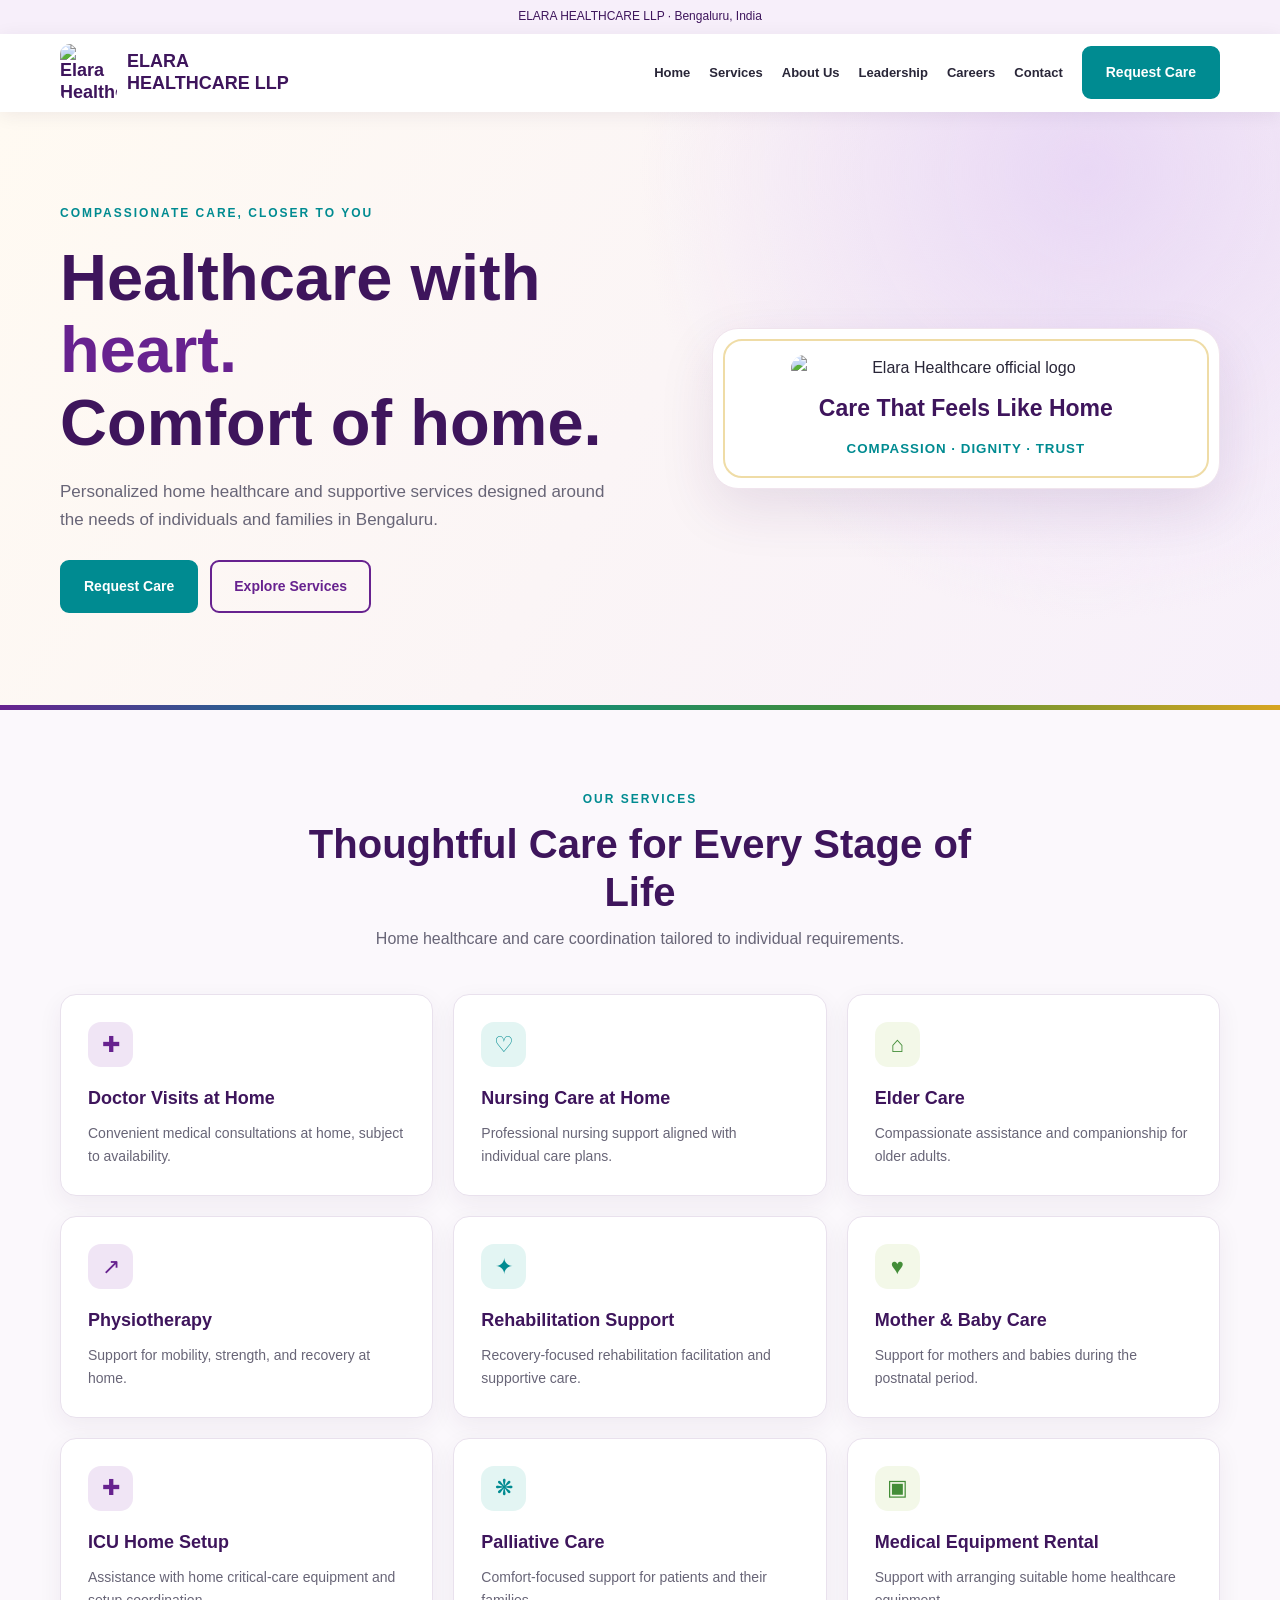
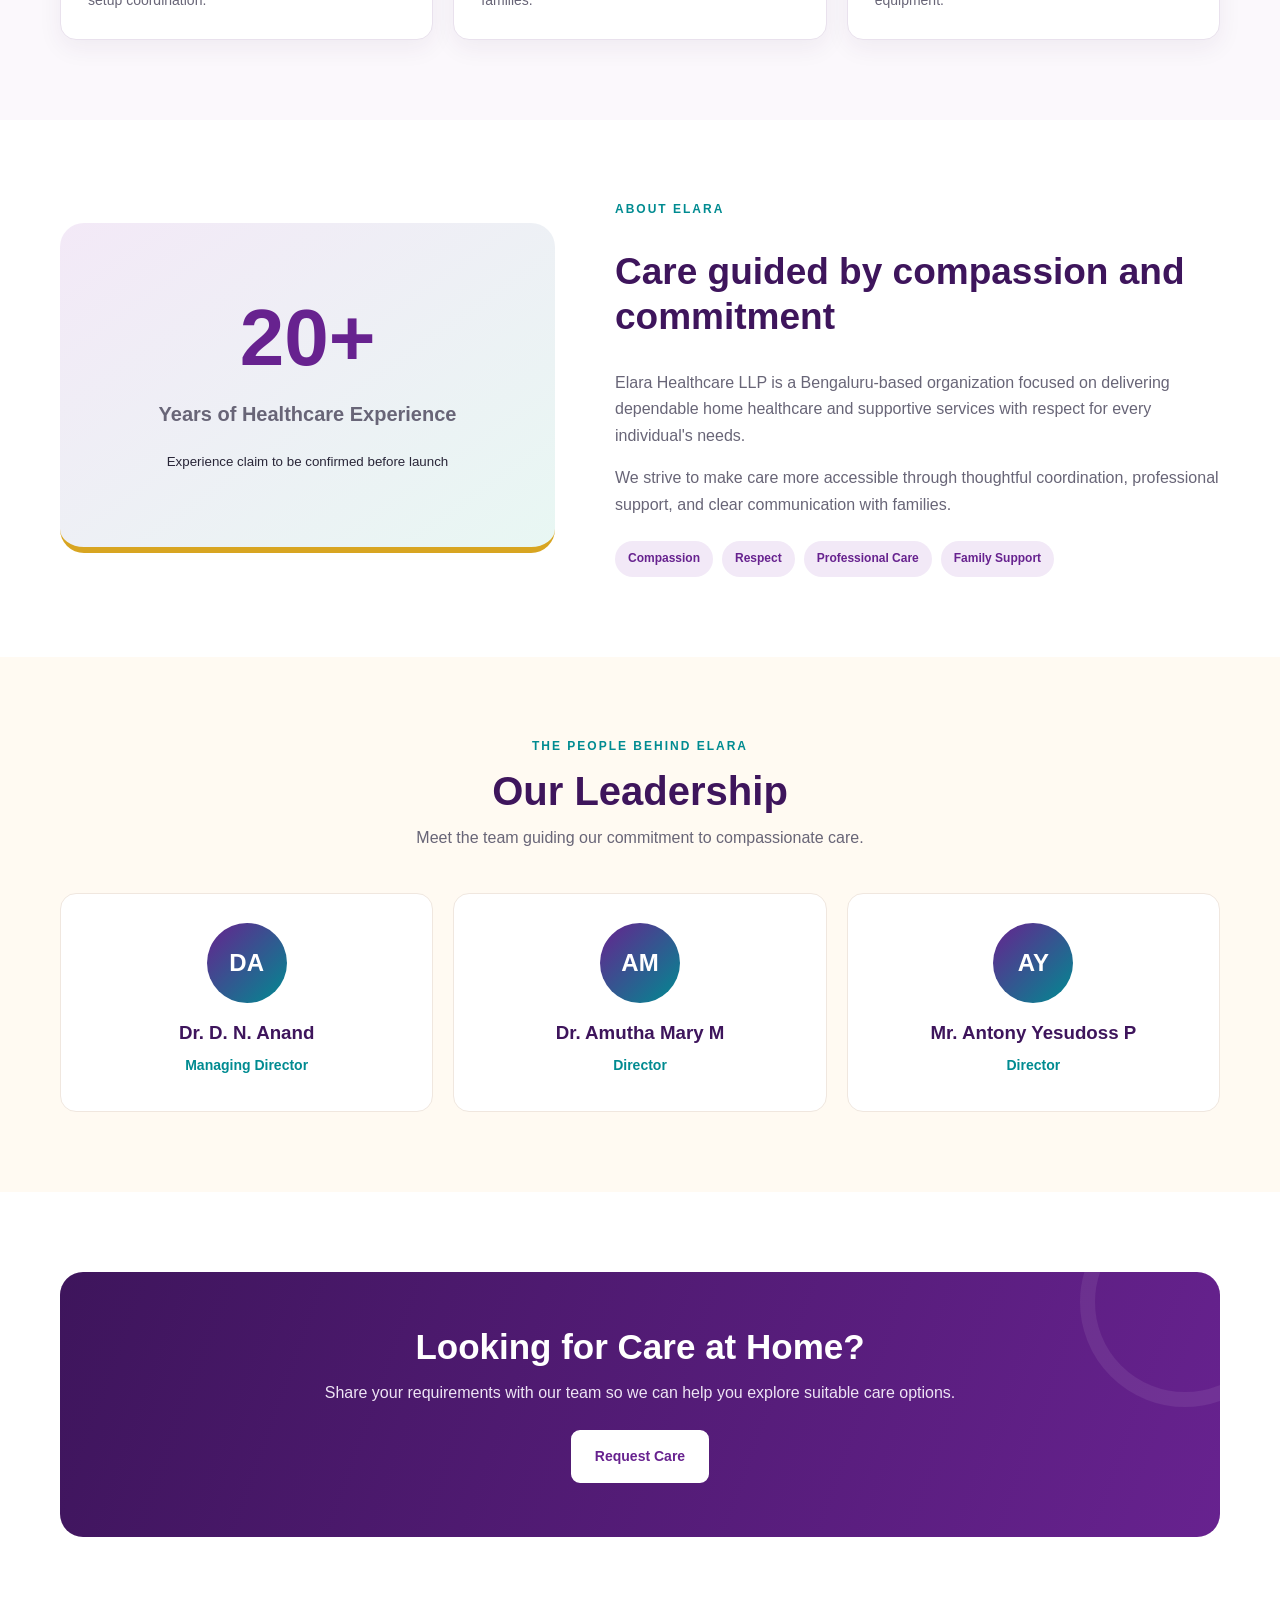
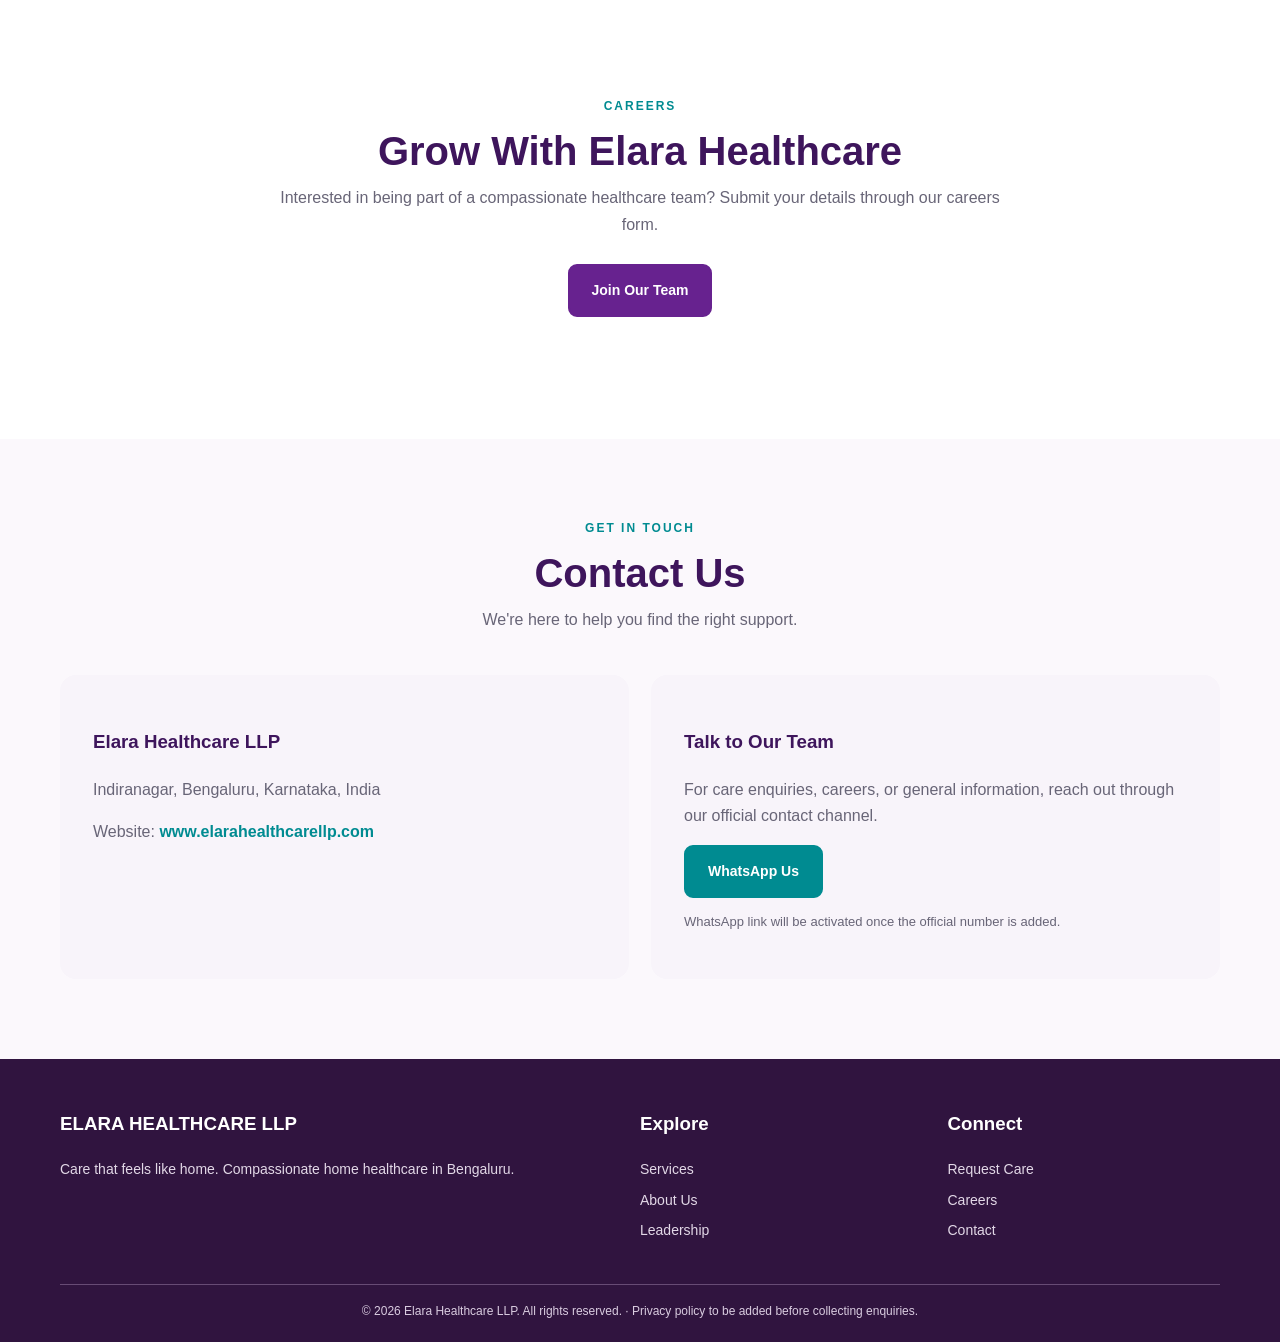
==== index.html @ 1f304273 "Add files via upload" ====
<!doctype html>
<html lang="en">
<head>
<meta charset="utf-8"><meta name="viewport" content="width=device-width,initial-scale=1">
<meta name="theme-color" content="#64218f">
<meta name="description" content="Elara Healthcare LLP offers home healthcare, nursing care, elder care, physiotherapy, rehabilitation and supportive care in Bengaluru.">
<title>Elara Healthcare LLP | Care That Feels Like Home</title>
<style>
:root{--purple:#67228f;--deep:#3e155c;--teal:#008b91;--green:#438d38;--gold:#d8a521;--cream:#fffaf2;--ink:#292638;--muted:#686577;--line:#e9e1ed}*{box-sizing:border-box}html{scroll-behavior:smooth}body{margin:0;font-family:Inter,Arial,sans-serif;color:var(--ink);line-height:1.65;background:#fff}a{text-decoration:none;color:inherit}button{font:inherit;cursor:pointer}.wrap{width:min(1160px,91%);margin:auto}section{padding:80px 0;scroll-margin-top:90px}.top{background:#f7effa;color:var(--deep);font-size:12px;text-align:center;padding:7px}.nav-shell{position:sticky;top:0;z-index:10;background:#fff;box-shadow:0 3px 18px #31113f12}.nav{display:flex;align-items:center;justify-content:space-between;min-height:78px;gap:20px}.brand{display:flex;align-items:center;gap:10px;color:var(--deep);font-size:18px;font-weight:800;line-height:1.2}.brand img{width:57px;height:57px;object-fit:contain;border-radius:10px}.navlinks{display:flex;align-items:center;gap:19px;font-size:13px;font-weight:700}.navlinks a:hover{color:var(--purple)}.menu{display:none;border:0;background:transparent;font-size:28px;color:var(--purple)}.btn{display:inline-flex;align-items:center;justify-content:center;padding:13px 22px;border-radius:9px;background:var(--purple);color:white;font-size:14px;font-weight:750;border:2px solid var(--purple);transition:.2s}.btn:hover{transform:translateY(-2px);filter:brightness(1.07)}.btn.teal{background:var(--teal);border-color:var(--teal)}.btn.light{background:white;color:var(--purple);border-color:white}.btn.outline{background:transparent;color:var(--purple)}.hero{background:radial-gradient(circle at 85% 10%,#e9d8f5 0,transparent 37%),linear-gradient(120deg,#fffaf2,#f7f0fa);padding:92px 0}.hero-grid{display:grid;grid-template-columns:1.08fr .92fr;gap:55px;align-items:center}.kicker{color:var(--teal);font-size:12px;font-weight:800;letter-spacing:2px;text-transform:uppercase}.hero h1{font-size:clamp(38px,5.2vw,65px);line-height:1.12;color:var(--deep);margin:18px 0}.hero h1 span{color:var(--purple)}.hero p{font-size:17px;color:var(--muted);max-width:550px}.actions{display:flex;flex-wrap:wrap;gap:12px;margin-top:26px}.hero-card{background:white;border:1px solid #f0e4ed;border-radius:26px;box-shadow:0 20px 55px #4a1b621c;padding:26px;text-align:center;position:relative}.hero-card:before{content:"";position:absolute;inset:10px;border:2px solid #e7ca77;border-radius:19px;pointer-events:none;opacity:.65}.hero-card img{display:block;width:min(100%,350px);margin:auto;border-radius:15px}.hero-card strong{display:block;color:var(--deep);font-size:23px;margin:8px 0}.hero-card small{color:var(--teal);letter-spacing:1px;font-weight:700}.stripe{height:5px;background:linear-gradient(90deg,var(--purple),var(--teal),var(--green),var(--gold))}.heading{text-align:center;max-width:730px;margin:0 auto 42px}.heading h2{font-size:clamp(29px,4vw,40px);color:var(--deep);line-height:1.2;margin:10px 0}.heading p{color:var(--muted);margin:0}.services{background:#fbf8fc}.grid{display:grid;grid-template-columns:repeat(3,1fr);gap:20px}.service{background:white;border:1px solid var(--line);border-radius:16px;padding:27px;box-shadow:0 8px 24px #401b5010}.service .symbol{width:45px;height:45px;border-radius:13px;background:#f0e5f5;color:var(--purple);display:grid;place-items:center;font-size:22px}.service:nth-child(3n+2) .symbol{background:#e3f5f3;color:var(--teal)}.service:nth-child(3n) .symbol{background:#f3f8e8;color:var(--green)}.service h3{color:var(--deep);font-size:18px;margin:17px 0 8px}.service p{color:var(--muted);font-size:14px;margin:0}.about-grid{display:grid;grid-template-columns:.9fr 1.1fr;gap:60px;align-items:center}.about-panel{background:linear-gradient(145deg,#f3e9f7,#e8f7f3);border-radius:24px;min-height:330px;padding:45px;display:flex;flex-direction:column;justify-content:center;text-align:center;border-bottom:6px solid var(--gold)}.about-panel strong{font-size:80px;line-height:1;color:var(--purple)}.about-panel p{font-size:20px;font-weight:700;color:var(--deep)}.about h2{font-size:37px;color:var(--deep);line-height:1.2}.about p{color:var(--muted)}.chips{display:flex;flex-wrap:wrap;gap:9px;margin-top:23px}.chips span{background:#f2e9f7;color:var(--purple);padding:8px 13px;border-radius:30px;font-size:12px;font-weight:750}.leaders{background:var(--cream)}.people{display:grid;grid-template-columns:repeat(3,1fr);gap:20px}.person{background:white;border:1px solid #f0e7df;padding:29px;text-align:center;border-radius:16px}.avatar{width:80px;height:80px;border-radius:50%;margin:0 auto 15px;background:linear-gradient(135deg,var(--purple),var(--teal));color:white;display:grid;place-items:center;font-size:24px;font-weight:800}.person h3{margin:0;color:var(--deep)}.person p{color:var(--teal);font-weight:750;font-size:14px;margin:5px 0}.callout{background:linear-gradient(110deg,var(--deep),var(--purple));border-radius:23px;color:white;text-align:center;padding:54px 25px;position:relative;overflow:hidden}.callout:after{content:"";position:absolute;width:180px;height:180px;border:15px solid #ffffff13;border-radius:50%;right:-70px;top:-75px}.callout h2{font-size:35px;line-height:1.2;margin:0 0 12px}.callout p{color:#eee4f5;max-width:670px;margin:0 auto 24px}.split{display:grid;grid-template-columns:1fr 1fr;gap:22px}.panel{background:#f8f4fa;border-radius:16px;padding:33px}.panel h3{color:var(--deep)}.panel p{color:var(--muted)}.panel a:not(.btn){color:var(--teal);font-weight:750;overflow-wrap:anywhere}.note{font-size:13px;color:var(--muted)}footer{background:#30143f;color:white;padding:50px 0 20px}.foot{display:grid;grid-template-columns:2fr 1fr 1fr;gap:35px}footer h3{margin-top:0}footer p,footer a{color:#e2d8e7;font-size:14px}footer a{display:block;margin:7px 0}footer a:hover{color:white}.bottom{border-top:1px solid #674b75;margin-top:35px;padding-top:17px;text-align:center;font-size:12px;color:#d9cce0}@media(max-width:900px){.menu{display:block}.navlinks{display:none;position:absolute;top:78px;left:0;right:0;background:white;padding:24px 5%;box-shadow:0 15px 25px #200c2c18;flex-direction:column;align-items:flex-start}.navlinks.open{display:flex}.hero-grid,.about-grid{grid-template-columns:1fr}.hero{padding:65px 0}.hero-card{max-width:520px;margin:auto}.grid,.people{grid-template-columns:repeat(2,1fr)}}@media(max-width:600px){section{padding:58px 0}.grid,.people,.split,.foot{grid-template-columns:1fr}.brand{font-size:15px}.brand img{width:47px;height:47px}.hero-card img{max-width:270px}.about-panel{min-height:260px}.callout h2{font-size:28px}}
</style>
</head>
<body>
<div class="top">ELARA HEALTHCARE LLP · Bengaluru, India</div>
<header class="nav-shell"><nav class="wrap nav"><a href="#home" class="brand"><img src="elara-logo.png" alt="Elara Healthcare logo"><span>ELARA<br>HEALTHCARE LLP</span></a><button class="menu" id="menu" aria-label="Toggle menu" aria-expanded="false">☰</button><div class="navlinks" id="links"><a href="#home">Home</a><a href="#services">Services</a><a href="#about">About Us</a><a href="#leadership">Leadership</a><a href="#careers">Careers</a><a href="#contact">Contact</a><a href="#care" class="btn teal">Request Care</a></div></nav></header>
<main>
<section class="hero" id="home"><div class="wrap hero-grid"><div><div class="kicker">Compassionate care, closer to you</div><h1>Healthcare with <span>heart.</span><br>Comfort of home.</h1><p>Personalized home healthcare and supportive services designed around the needs of individuals and families in Bengaluru.</p><div class="actions"><a class="btn teal" href="#care">Request Care</a><a class="btn outline" href="#services">Explore Services</a></div></div><div class="hero-card"><img src="elara-logo.png" alt="Elara Healthcare official logo"><strong>Care That Feels Like Home</strong><small>COMPASSION · DIGNITY · TRUST</small></div></div></section><div class="stripe"></div>
<section class="services" id="services"><div class="wrap"><div class="heading"><div class="kicker">Our services</div><h2>Thoughtful Care for Every Stage of Life</h2><p>Home healthcare and care coordination tailored to individual requirements.</p></div><div class="grid">
<article class="service"><div class="symbol">✚</div><h3>Doctor Visits at Home</h3><p>Convenient medical consultations at home, subject to availability.</p></article>
<article class="service"><div class="symbol">♡</div><h3>Nursing Care at Home</h3><p>Professional nursing support aligned with individual care plans.</p></article>
<article class="service"><div class="symbol">⌂</div><h3>Elder Care</h3><p>Compassionate assistance and companionship for older adults.</p></article>
<article class="service"><div class="symbol">↗</div><h3>Physiotherapy</h3><p>Support for mobility, strength, and recovery at home.</p></article>
<article class="service"><div class="symbol">✦</div><h3>Rehabilitation Support</h3><p>Recovery-focused rehabilitation facilitation and supportive care.</p></article>
<article class="service"><div class="symbol">♥</div><h3>Mother & Baby Care</h3><p>Support for mothers and babies during the postnatal period.</p></article>
<article class="service"><div class="symbol">✚</div><h3>ICU Home Setup</h3><p>Assistance with home critical-care equipment and setup coordination.</p></article>
<article class="service"><div class="symbol">❋</div><h3>Palliative Care</h3><p>Comfort-focused support for patients and their families.</p></article>
<article class="service"><div class="symbol">▣</div><h3>Medical Equipment Rental</h3><p>Support with arranging suitable home healthcare equipment.</p></article>
</div></div></section>
<section class="about" id="about"><div class="wrap about-grid"><div class="about-panel"><strong>20+</strong><p>Years of Healthcare Experience</p><small>Experience claim to be confirmed before launch</small></div><div><div class="kicker">About Elara</div><h2>Care guided by compassion and commitment</h2><p>Elara Healthcare LLP is a Bengaluru-based organization focused on delivering dependable home healthcare and supportive services with respect for every individual's needs.</p><p>We strive to make care more accessible through thoughtful coordination, professional support, and clear communication with families.</p><div class="chips"><span>Compassion</span><span>Respect</span><span>Professional Care</span><span>Family Support</span></div></div></div></section>
<section class="leaders" id="leadership"><div class="wrap"><div class="heading"><div class="kicker">The people behind Elara</div><h2>Our Leadership</h2><p>Meet the team guiding our commitment to compassionate care.</p></div><div class="people"><div class="person"><div class="avatar">DA</div><h3>Dr. D. N. Anand</h3><p>Managing Director</p></div><div class="person"><div class="avatar">AM</div><h3>Dr. Amutha Mary M</h3><p>Director</p></div><div class="person"><div class="avatar">AY</div><h3>Mr. Antony Yesudoss P</h3><p>Director</p></div></div></div></section>
<section id="care"><div class="wrap"><div class="callout"><h2>Looking for Care at Home?</h2><p>Share your requirements with our team so we can help you explore suitable care options.</p><a class="btn light" id="care-link" href="#contact">Request Care</a></div></div></section>
<section id="careers"><div class="wrap"><div class="heading"><div class="kicker">Careers</div><h2>Grow With Elara Healthcare</h2><p>Interested in being part of a compassionate healthcare team? Submit your details through our careers form.</p><div class="actions" style="justify-content:center"><a class="btn" id="career-link" href="#contact">Join Our Team</a></div></div></div></section>
<section id="contact" style="background:#fbf8fc"><div class="wrap"><div class="heading"><div class="kicker">Get in touch</div><h2>Contact Us</h2><p>We're here to help you find the right support.</p></div><div class="split"><div class="panel"><h3>Elara Healthcare LLP</h3><p>Indiranagar, Bengaluru, Karnataka, India</p><p>Website: <a href="https://www.elarahealthcarellp.com">www.elarahealthcarellp.com</a></p></div><div class="panel"><h3>Talk to Our Team</h3><p>For care enquiries, careers, or general information, reach out through our official contact channel.</p><a class="btn teal" id="whatsapp-link" href="#contact">WhatsApp Us</a><p class="note">WhatsApp link will be activated once the official number is added.</p></div></div></div></section>
</main>
<footer><div class="wrap"><div class="foot"><div><h3>ELARA HEALTHCARE LLP</h3><p>Care that feels like home. Compassionate home healthcare in Bengaluru.</p></div><div><h3>Explore</h3><a href="#services">Services</a><a href="#about">About Us</a><a href="#leadership">Leadership</a></div><div><h3>Connect</h3><a href="#care">Request Care</a><a href="#careers">Careers</a><a href="#contact">Contact</a></div></div><div class="bottom">© <span id="year"></span> Elara Healthcare LLP. All rights reserved. · Privacy policy to be added before collecting enquiries.</div></div></footer>
<script>
const menu=document.getElementById('menu'),links=document.getElementById('links');menu.onclick=()=>{let open=links.classList.toggle('open');menu.setAttribute('aria-expanded',String(open))};links.querySelectorAll('a').forEach(a=>a.onclick=()=>{links.classList.remove('open');menu.setAttribute('aria-expanded','false')});document.getElementById('year').textContent=new Date().getFullYear();
// Replace these empty strings with your real Google Form and business WhatsApp URLs.
const REQUEST_CARE_URL='';const CAREERS_URL='';const WHATSAPP_URL='';
function setLink(id,url){if(!url)return;const a=document.getElementById(id);a.href=url;a.target='_blank';a.rel='noopener noreferrer'}setLink('care-link',REQUEST_CARE_URL);setLink('career-link',CAREERS_URL);setLink('whatsapp-link',WHATSAPP_URL);
</script>
</body></html>
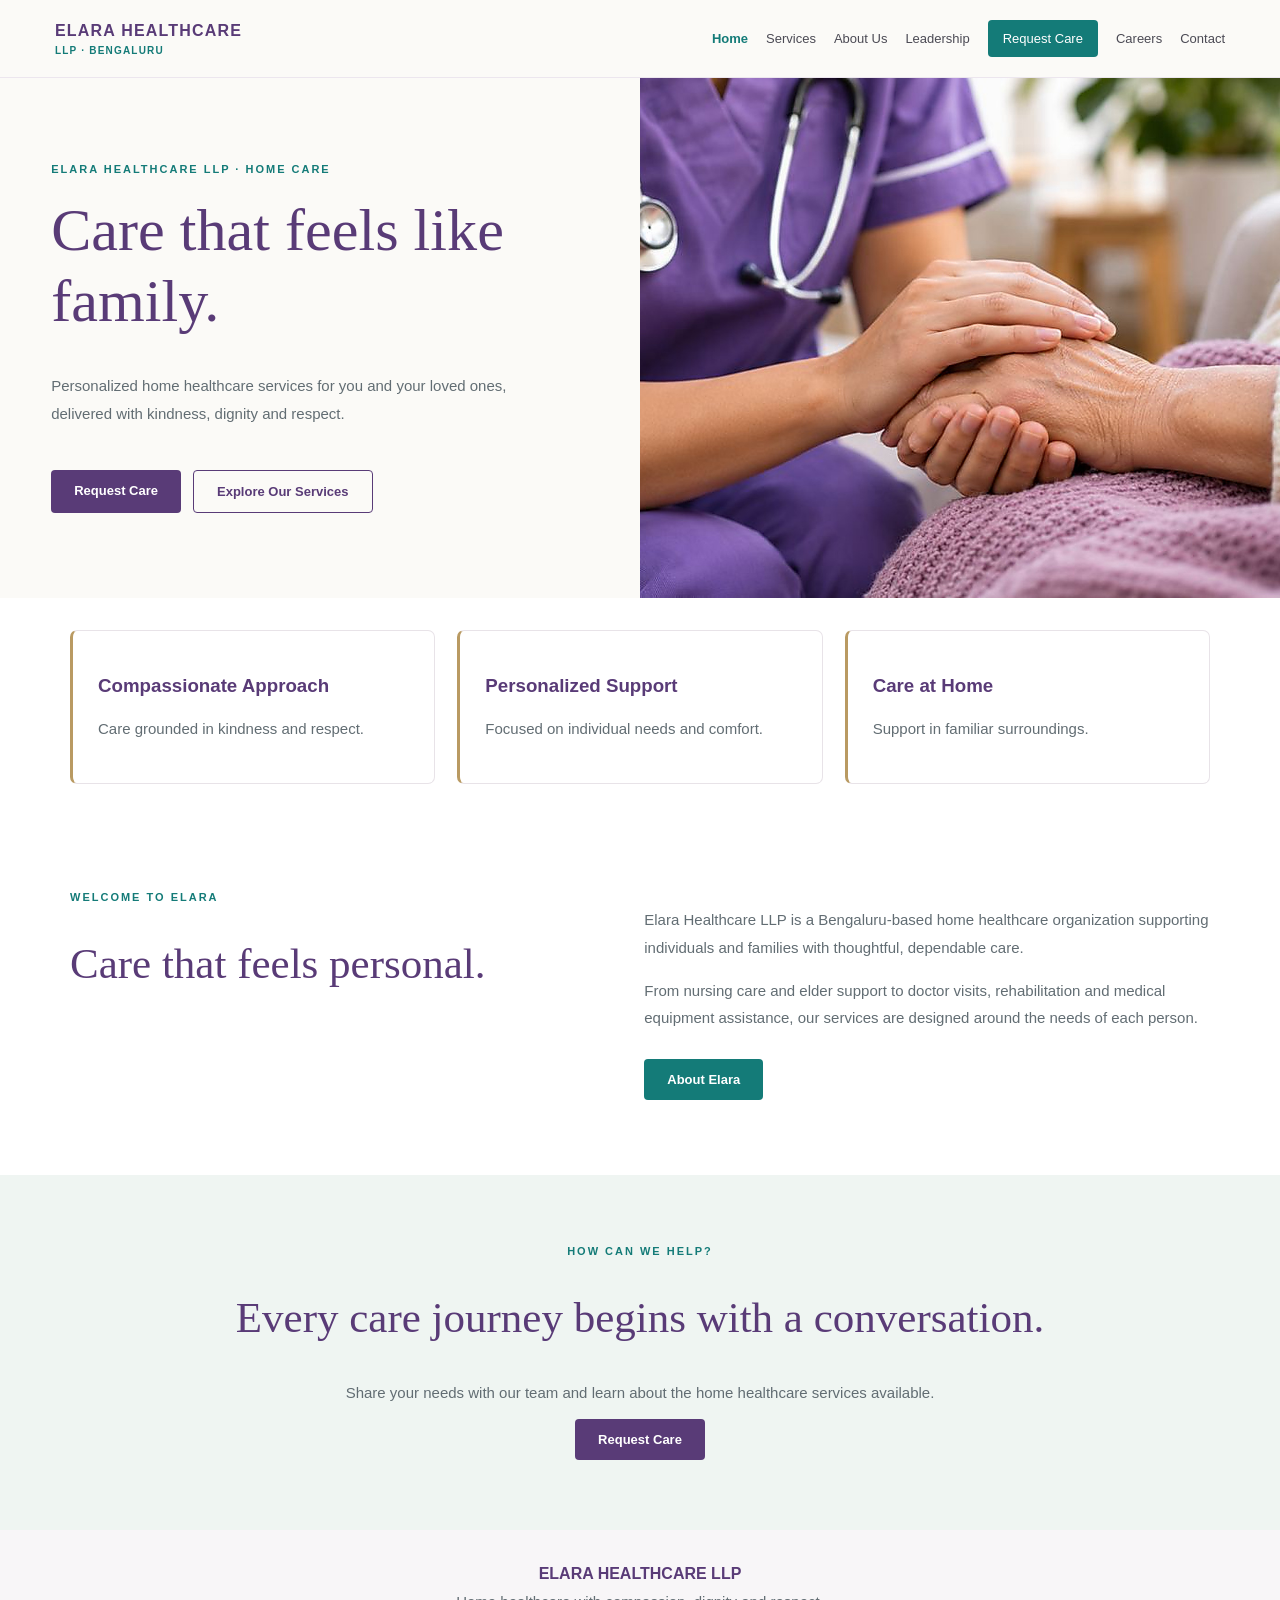
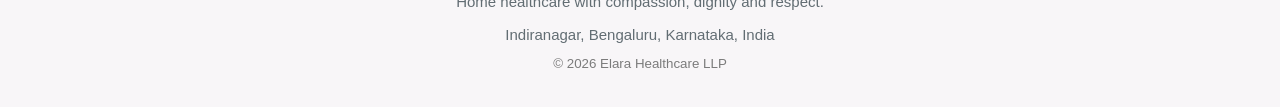
==== commit 6a88320a: "Add files via upload" ====
--- a/index.html
+++ b/index.html
@@ -1,41 +1 @@
-<!doctype html>
-<html lang="en">
-<head>
-<meta charset="utf-8"><meta name="viewport" content="width=device-width,initial-scale=1">
-<meta name="theme-color" content="#64218f">
-<meta name="description" content="Elara Healthcare LLP offers home healthcare, nursing care, elder care, physiotherapy, rehabilitation and supportive care in Bengaluru.">
-<title>Elara Healthcare LLP | Care That Feels Like Home</title>
-<style>
-:root{--purple:#67228f;--deep:#3e155c;--teal:#008b91;--green:#438d38;--gold:#d8a521;--cream:#fffaf2;--ink:#292638;--muted:#686577;--line:#e9e1ed}*{box-sizing:border-box}html{scroll-behavior:smooth}body{margin:0;font-family:Inter,Arial,sans-serif;color:var(--ink);line-height:1.65;background:#fff}a{text-decoration:none;color:inherit}button{font:inherit;cursor:pointer}.wrap{width:min(1160px,91%);margin:auto}section{padding:80px 0;scroll-margin-top:90px}.top{background:#f7effa;color:var(--deep);font-size:12px;text-align:center;padding:7px}.nav-shell{position:sticky;top:0;z-index:10;background:#fff;box-shadow:0 3px 18px #31113f12}.nav{display:flex;align-items:center;justify-content:space-between;min-height:78px;gap:20px}.brand{display:flex;align-items:center;gap:10px;color:var(--deep);font-size:18px;font-weight:800;line-height:1.2}.brand img{width:57px;height:57px;object-fit:contain;border-radius:10px}.navlinks{display:flex;align-items:center;gap:19px;font-size:13px;font-weight:700}.navlinks a:hover{color:var(--purple)}.menu{display:none;border:0;background:transparent;font-size:28px;color:var(--purple)}.btn{display:inline-flex;align-items:center;justify-content:center;padding:13px 22px;border-radius:9px;background:var(--purple);color:white;font-size:14px;font-weight:750;border:2px solid var(--purple);transition:.2s}.btn:hover{transform:translateY(-2px);filter:brightness(1.07)}.btn.teal{background:var(--teal);border-color:var(--teal)}.btn.light{background:white;color:var(--purple);border-color:white}.btn.outline{background:transparent;color:var(--purple)}.hero{background:radial-gradient(circle at 85% 10%,#e9d8f5 0,transparent 37%),linear-gradient(120deg,#fffaf2,#f7f0fa);padding:92px 0}.hero-grid{display:grid;grid-template-columns:1.08fr .92fr;gap:55px;align-items:center}.kicker{color:var(--teal);font-size:12px;font-weight:800;letter-spacing:2px;text-transform:uppercase}.hero h1{font-size:clamp(38px,5.2vw,65px);line-height:1.12;color:var(--deep);margin:18px 0}.hero h1 span{color:var(--purple)}.hero p{font-size:17px;color:var(--muted);max-width:550px}.actions{display:flex;flex-wrap:wrap;gap:12px;margin-top:26px}.hero-card{background:white;border:1px solid #f0e4ed;border-radius:26px;box-shadow:0 20px 55px #4a1b621c;padding:26px;text-align:center;position:relative}.hero-card:before{content:"";position:absolute;inset:10px;border:2px solid #e7ca77;border-radius:19px;pointer-events:none;opacity:.65}.hero-card img{display:block;width:min(100%,350px);margin:auto;border-radius:15px}.hero-card strong{display:block;color:var(--deep);font-size:23px;margin:8px 0}.hero-card small{color:var(--teal);letter-spacing:1px;font-weight:700}.stripe{height:5px;background:linear-gradient(90deg,var(--purple),var(--teal),var(--green),var(--gold))}.heading{text-align:center;max-width:730px;margin:0 auto 42px}.heading h2{font-size:clamp(29px,4vw,40px);color:var(--deep);line-height:1.2;margin:10px 0}.heading p{color:var(--muted);margin:0}.services{background:#fbf8fc}.grid{display:grid;grid-template-columns:repeat(3,1fr);gap:20px}.service{background:white;border:1px solid var(--line);border-radius:16px;padding:27px;box-shadow:0 8px 24px #401b5010}.service .symbol{width:45px;height:45px;border-radius:13px;background:#f0e5f5;color:var(--purple);display:grid;place-items:center;font-size:22px}.service:nth-child(3n+2) .symbol{background:#e3f5f3;color:var(--teal)}.service:nth-child(3n) .symbol{background:#f3f8e8;color:var(--green)}.service h3{color:var(--deep);font-size:18px;margin:17px 0 8px}.service p{color:var(--muted);font-size:14px;margin:0}.about-grid{display:grid;grid-template-columns:.9fr 1.1fr;gap:60px;align-items:center}.about-panel{background:linear-gradient(145deg,#f3e9f7,#e8f7f3);border-radius:24px;min-height:330px;padding:45px;display:flex;flex-direction:column;justify-content:center;text-align:center;border-bottom:6px solid var(--gold)}.about-panel strong{font-size:80px;line-height:1;color:var(--purple)}.about-panel p{font-size:20px;font-weight:700;color:var(--deep)}.about h2{font-size:37px;color:var(--deep);line-height:1.2}.about p{color:var(--muted)}.chips{display:flex;flex-wrap:wrap;gap:9px;margin-top:23px}.chips span{background:#f2e9f7;color:var(--purple);padding:8px 13px;border-radius:30px;font-size:12px;font-weight:750}.leaders{background:var(--cream)}.people{display:grid;grid-template-columns:repeat(3,1fr);gap:20px}.person{background:white;border:1px solid #f0e7df;padding:29px;text-align:center;border-radius:16px}.avatar{width:80px;height:80px;border-radius:50%;margin:0 auto 15px;background:linear-gradient(135deg,var(--purple),var(--teal));color:white;display:grid;place-items:center;font-size:24px;font-weight:800}.person h3{margin:0;color:var(--deep)}.person p{color:var(--teal);font-weight:750;font-size:14px;margin:5px 0}.callout{background:linear-gradient(110deg,var(--deep),var(--purple));border-radius:23px;color:white;text-align:center;padding:54px 25px;position:relative;overflow:hidden}.callout:after{content:"";position:absolute;width:180px;height:180px;border:15px solid #ffffff13;border-radius:50%;right:-70px;top:-75px}.callout h2{font-size:35px;line-height:1.2;margin:0 0 12px}.callout p{color:#eee4f5;max-width:670px;margin:0 auto 24px}.split{display:grid;grid-template-columns:1fr 1fr;gap:22px}.panel{background:#f8f4fa;border-radius:16px;padding:33px}.panel h3{color:var(--deep)}.panel p{color:var(--muted)}.panel a:not(.btn){color:var(--teal);font-weight:750;overflow-wrap:anywhere}.note{font-size:13px;color:var(--muted)}footer{background:#30143f;color:white;padding:50px 0 20px}.foot{display:grid;grid-template-columns:2fr 1fr 1fr;gap:35px}footer h3{margin-top:0}footer p,footer a{color:#e2d8e7;font-size:14px}footer a{display:block;margin:7px 0}footer a:hover{color:white}.bottom{border-top:1px solid #674b75;margin-top:35px;padding-top:17px;text-align:center;font-size:12px;color:#d9cce0}@media(max-width:900px){.menu{display:block}.navlinks{display:none;position:absolute;top:78px;left:0;right:0;background:white;padding:24px 5%;box-shadow:0 15px 25px #200c2c18;flex-direction:column;align-items:flex-start}.navlinks.open{display:flex}.hero-grid,.about-grid{grid-template-columns:1fr}.hero{padding:65px 0}.hero-card{max-width:520px;margin:auto}.grid,.people{grid-template-columns:repeat(2,1fr)}}@media(max-width:600px){section{padding:58px 0}.grid,.people,.split,.foot{grid-template-columns:1fr}.brand{font-size:15px}.brand img{width:47px;height:47px}.hero-card img{max-width:270px}.about-panel{min-height:260px}.callout h2{font-size:28px}}
-</style>
-</head>
-<body>
-<div class="top">ELARA HEALTHCARE LLP · Bengaluru, India</div>
-<header class="nav-shell"><nav class="wrap nav"><a href="#home" class="brand"><img src="elara-logo.png" alt="Elara Healthcare logo"><span>ELARA<br>HEALTHCARE LLP</span></a><button class="menu" id="menu" aria-label="Toggle menu" aria-expanded="false">☰</button><div class="navlinks" id="links"><a href="#home">Home</a><a href="#services">Services</a><a href="#about">About Us</a><a href="#leadership">Leadership</a><a href="#careers">Careers</a><a href="#contact">Contact</a><a href="#care" class="btn teal">Request Care</a></div></nav></header>
-<main>
-<section class="hero" id="home"><div class="wrap hero-grid"><div><div class="kicker">Compassionate care, closer to you</div><h1>Healthcare with <span>heart.</span><br>Comfort of home.</h1><p>Personalized home healthcare and supportive services designed around the needs of individuals and families in Bengaluru.</p><div class="actions"><a class="btn teal" href="#care">Request Care</a><a class="btn outline" href="#services">Explore Services</a></div></div><div class="hero-card"><img src="elara-logo.png" alt="Elara Healthcare official logo"><strong>Care That Feels Like Home</strong><small>COMPASSION · DIGNITY · TRUST</small></div></div></section><div class="stripe"></div>
-<section class="services" id="services"><div class="wrap"><div class="heading"><div class="kicker">Our services</div><h2>Thoughtful Care for Every Stage of Life</h2><p>Home healthcare and care coordination tailored to individual requirements.</p></div><div class="grid">
-<article class="service"><div class="symbol">✚</div><h3>Doctor Visits at Home</h3><p>Convenient medical consultations at home, subject to availability.</p></article>
-<article class="service"><div class="symbol">♡</div><h3>Nursing Care at Home</h3><p>Professional nursing support aligned with individual care plans.</p></article>
-<article class="service"><div class="symbol">⌂</div><h3>Elder Care</h3><p>Compassionate assistance and companionship for older adults.</p></article>
-<article class="service"><div class="symbol">↗</div><h3>Physiotherapy</h3><p>Support for mobility, strength, and recovery at home.</p></article>
-<article class="service"><div class="symbol">✦</div><h3>Rehabilitation Support</h3><p>Recovery-focused rehabilitation facilitation and supportive care.</p></article>
-<article class="service"><div class="symbol">♥</div><h3>Mother & Baby Care</h3><p>Support for mothers and babies during the postnatal period.</p></article>
-<article class="service"><div class="symbol">✚</div><h3>ICU Home Setup</h3><p>Assistance with home critical-care equipment and setup coordination.</p></article>
-<article class="service"><div class="symbol">❋</div><h3>Palliative Care</h3><p>Comfort-focused support for patients and their families.</p></article>
-<article class="service"><div class="symbol">▣</div><h3>Medical Equipment Rental</h3><p>Support with arranging suitable home healthcare equipment.</p></article>
-</div></div></section>
-<section class="about" id="about"><div class="wrap about-grid"><div class="about-panel"><strong>20+</strong><p>Years of Healthcare Experience</p><small>Experience claim to be confirmed before launch</small></div><div><div class="kicker">About Elara</div><h2>Care guided by compassion and commitment</h2><p>Elara Healthcare LLP is a Bengaluru-based organization focused on delivering dependable home healthcare and supportive services with respect for every individual's needs.</p><p>We strive to make care more accessible through thoughtful coordination, professional support, and clear communication with families.</p><div class="chips"><span>Compassion</span><span>Respect</span><span>Professional Care</span><span>Family Support</span></div></div></div></section>
-<section class="leaders" id="leadership"><div class="wrap"><div class="heading"><div class="kicker">The people behind Elara</div><h2>Our Leadership</h2><p>Meet the team guiding our commitment to compassionate care.</p></div><div class="people"><div class="person"><div class="avatar">DA</div><h3>Dr. D. N. Anand</h3><p>Managing Director</p></div><div class="person"><div class="avatar">AM</div><h3>Dr. Amutha Mary M</h3><p>Director</p></div><div class="person"><div class="avatar">AY</div><h3>Mr. Antony Yesudoss P</h3><p>Director</p></div></div></div></section>
-<section id="care"><div class="wrap"><div class="callout"><h2>Looking for Care at Home?</h2><p>Share your requirements with our team so we can help you explore suitable care options.</p><a class="btn light" id="care-link" href="#contact">Request Care</a></div></div></section>
-<section id="careers"><div class="wrap"><div class="heading"><div class="kicker">Careers</div><h2>Grow With Elara Healthcare</h2><p>Interested in being part of a compassionate healthcare team? Submit your details through our careers form.</p><div class="actions" style="justify-content:center"><a class="btn" id="career-link" href="#contact">Join Our Team</a></div></div></div></section>
-<section id="contact" style="background:#fbf8fc"><div class="wrap"><div class="heading"><div class="kicker">Get in touch</div><h2>Contact Us</h2><p>We're here to help you find the right support.</p></div><div class="split"><div class="panel"><h3>Elara Healthcare LLP</h3><p>Indiranagar, Bengaluru, Karnataka, India</p><p>Website: <a href="https://www.elarahealthcarellp.com">www.elarahealthcarellp.com</a></p></div><div class="panel"><h3>Talk to Our Team</h3><p>For care enquiries, careers, or general information, reach out through our official contact channel.</p><a class="btn teal" id="whatsapp-link" href="#contact">WhatsApp Us</a><p class="note">WhatsApp link will be activated once the official number is added.</p></div></div></div></section>
-</main>
-<footer><div class="wrap"><div class="foot"><div><h3>ELARA HEALTHCARE LLP</h3><p>Care that feels like home. Compassionate home healthcare in Bengaluru.</p></div><div><h3>Explore</h3><a href="#services">Services</a><a href="#about">About Us</a><a href="#leadership">Leadership</a></div><div><h3>Connect</h3><a href="#care">Request Care</a><a href="#careers">Careers</a><a href="#contact">Contact</a></div></div><div class="bottom">© <span id="year"></span> Elara Healthcare LLP. All rights reserved. · Privacy policy to be added before collecting enquiries.</div></div></footer>
-<script>
-const menu=document.getElementById('menu'),links=document.getElementById('links');menu.onclick=()=>{let open=links.classList.toggle('open');menu.setAttribute('aria-expanded',String(open))};links.querySelectorAll('a').forEach(a=>a.onclick=()=>{links.classList.remove('open');menu.setAttribute('aria-expanded','false')});document.getElementById('year').textContent=new Date().getFullYear();
-// Replace these empty strings with your real Google Form and business WhatsApp URLs.
-const REQUEST_CARE_URL='';const CAREERS_URL='';const WHATSAPP_URL='';
-function setLink(id,url){if(!url)return;const a=document.getElementById(id);a.href=url;a.target='_blank';a.rel='noopener noreferrer'}setLink('care-link',REQUEST_CARE_URL);setLink('career-link',CAREERS_URL);setLink('whatsapp-link',WHATSAPP_URL);
-</script>
-</body></html>
+<!doctype html><html lang="en"><head><meta charset="utf-8"><meta name="viewport" content="width=device-width,initial-scale=1"><title>Home | Elara Healthcare LLP</title><meta name="description" content="Elara Healthcare LLP offers compassionate home healthcare services in Bengaluru."><link rel="stylesheet" href="style.css"></head><body><header><nav class="nav"><a class="brand" href="index.html">ELARA HEALTHCARE<small>LLP · BENGALURU</small></a><div class="links"><a class="active " href="index.html">Home</a><a class="" href="services.html">Services</a><a class="" href="about.html">About Us</a><a class="" href="leadership.html">Leadership</a><a class="action" href="request-care.html">Request Care</a><a class="" href="careers.html">Careers</a><a class="" href="contact.html">Contact</a></div></nav></header><main><section class="hero"><div class="hero-copy"><div class="eyebrow">ELARA HEALTHCARE LLP · HOME CARE</div><h1>Care that feels like family.</h1><p>Personalized home healthcare services for you and your loved ones, delivered with kindness, dignity and respect.</p><div class="buttons"><a class="button" href="request-care.html">Request Care</a><a class="button outline" href="services.html">Explore Our Services</a></div></div><div class="hero-image"><img src="nurse.jpg" alt="Nurse gently holding an elderly patient's hand in a home setting"></div></section><section class="values"><div class="wrap grid"><div class="tile"><h3>Compassionate Approach</h3><p>Care grounded in kindness and respect.</p></div><div class="tile"><h3>Personalized Support</h3><p>Focused on individual needs and comfort.</p></div><div class="tile"><h3>Care at Home</h3><p>Support in familiar surroundings.</p></div></div></section><section class="section"><div class="wrap split"><div><div class="eyebrow">WELCOME TO ELARA</div><h2>Care that feels personal.</h2></div><div><p>Elara Healthcare LLP is a Bengaluru-based home healthcare organization supporting individuals and families with thoughtful, dependable care.</p><p>From nursing care and elder support to doctor visits, rehabilitation and medical equipment assistance, our services are designed around the needs of each person.</p><a class="button alt" href="about.html">About Elara</a></div></div></section><section class="cta"><div class="eyebrow">HOW CAN WE HELP?</div><h2>Every care journey begins with a conversation.</h2><p>Share your needs with our team and learn about the home healthcare services available.</p><a class="button" href="request-care.html">Request Care</a></section></main><footer><div class="wrap"><strong>ELARA HEALTHCARE LLP</strong><p>Home healthcare with compassion, dignity and respect.</p><p>Indiranagar, Bengaluru, Karnataka, India</p><small>© 2026 Elara Healthcare LLP</small></div></footer></body></html>
--- a/style.css
+++ b/style.css
@@ -0,0 +1 @@
+*{box-sizing:border-box}html{scroll-behavior:smooth}body{margin:0;font-family:Arial,Helvetica,sans-serif;color:#303640;background:#fff}a{text-decoration:none}header{background:#fbfaf7;border-bottom:1px solid #ece6ee}.nav{max-width:1220px;margin:auto;display:flex;align-items:center;justify-content:space-between;gap:24px;padding:20px 25px}.brand{color:#593b77;font-weight:800;letter-spacing:1.2px;font-size:16px}.brand small{display:block;font-size:10px;color:#147b78;margin-top:5px}.links{display:flex;flex-wrap:wrap;gap:18px;align-items:center}.links a{font-size:13px;color:#4b4a54}.links a.active{color:#147b78;font-weight:bold}.links a.action{background:#147b78;color:white;padding:11px 15px;border-radius:4px}.wrap{max-width:1140px;margin:auto}.hero{background:#fbfaf7;display:grid;grid-template-columns:1fr 1fr;min-height:520px}.hero-copy{padding:70px max(28px,8%);display:flex;flex-direction:column;justify-content:center}.eyebrow{font-size:11px;font-weight:800;letter-spacing:2px;color:#147b78;text-transform:uppercase}h1,h2{font-family:Georgia,serif;font-weight:400;line-height:1.18;color:#593b77}h1{font-size:clamp(40px,4.7vw,64px);margin:20px 0}h2{font-size:clamp(30px,3.4vw,43px)}h3{color:#593b77}p{line-height:1.85;color:#626d73;font-size:15px}.hero-copy p{max-width:470px}.hero-image{min-height:420px}.hero-image img{width:100%;height:100%;min-height:420px;display:block;object-fit:cover}.buttons{display:flex;gap:12px;flex-wrap:wrap;margin-top:15px}.button{display:inline-block;background:#593b77;color:#fff;padding:13px 23px;border-radius:4px;font-size:13px;font-weight:700;margin-top:12px}.button.outline{background:transparent;border:1px solid #593b77;color:#593b77}.button.alt{background:#147b78}.values{padding:32px 24px}.grid{display:grid;grid-template-columns:repeat(3,1fr);gap:22px}.tile{border:1px solid #e8e3e8;background:white;padding:25px;border-radius:7px}.values .tile{border-left:3px solid #b99a62}.section{padding:75px 26px}.split{display:grid;grid-template-columns:1fr 1.1fr;gap:60px}.cta{background:#eff5f2;text-align:center;padding:70px 25px}.cta p{max-width:640px;margin:auto}.page-head{background:#fbfaf7;padding:65px 25px}.page-head h1{font-size:48px}.page-head p{max-width:730px}footer{background:#f8f6f8;padding:35px 25px;text-align:center;color:#593b77}footer p{margin:5px}footer small{color:#7b7b7b}@media(max-width:850px){.nav{flex-direction:column;align-items:flex-start}.links{gap:13px}.hero,.split{grid-template-columns:1fr}.hero-copy{padding:55px 26px}.hero-image,.hero-image img{min-height:290px}.grid{grid-template-columns:1fr}.section{padding:50px 25px}}
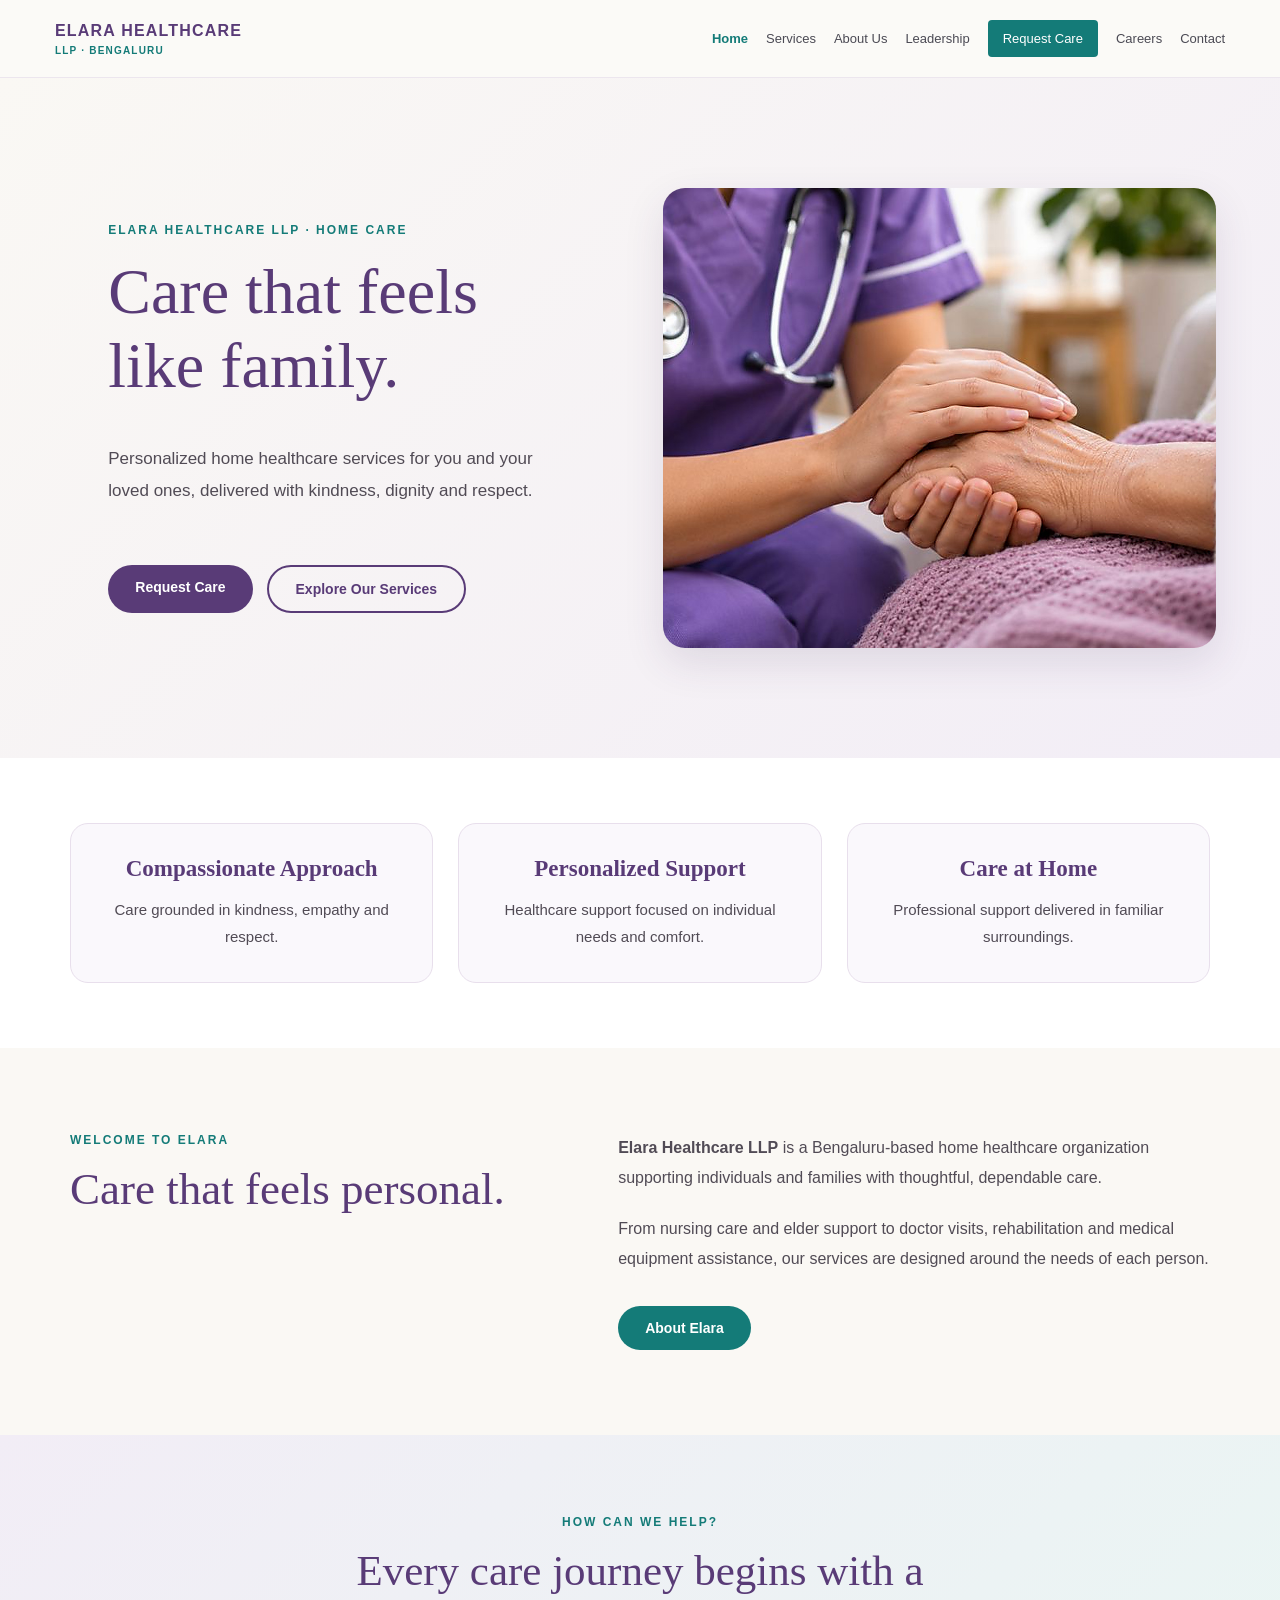
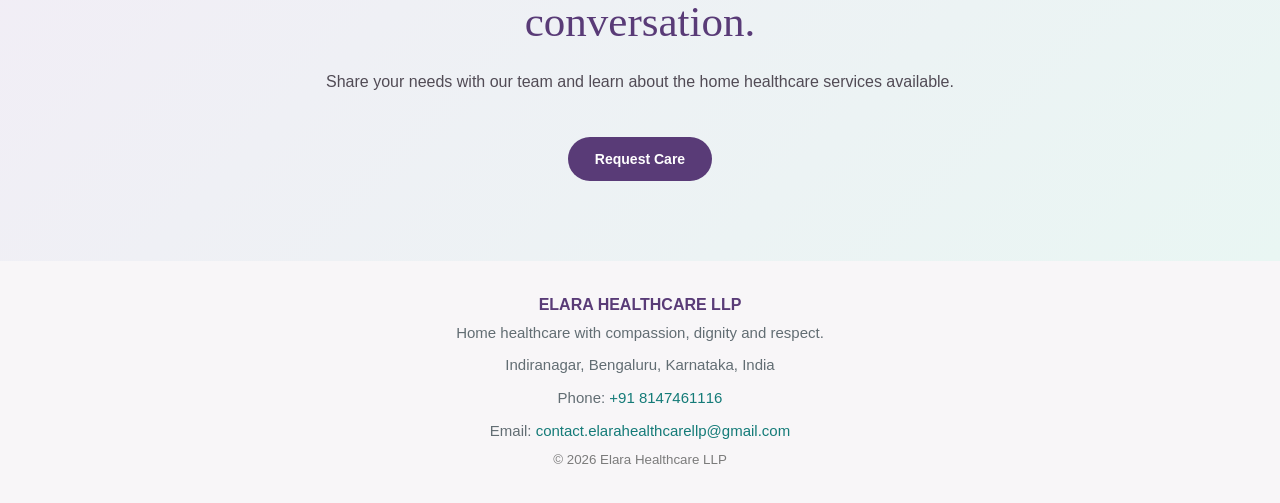
==== commit 10f02c1a: "Update index.html" ====
--- a/index.html
+++ b/index.html
@@ -1 +1,556 @@
-<!doctype html><html lang="en"><head><meta charset="utf-8"><meta name="viewport" content="width=device-width,initial-scale=1"><title>Home | Elara Healthcare LLP</title><meta name="description" content="Elara Healthcare LLP offers compassionate home healthcare services in Bengaluru."><link rel="stylesheet" href="style.css"></head><body><header><nav class="nav"><a class="brand" href="index.html">ELARA HEALTHCARE<small>LLP · BENGALURU</small></a><div class="links"><a class="active " href="index.html">Home</a><a class="" href="services.html">Services</a><a class="" href="about.html">About Us</a><a class="" href="leadership.html">Leadership</a><a class="action" href="request-care.html">Request Care</a><a class="" href="careers.html">Careers</a><a class="" href="contact.html">Contact</a></div></nav></header><main><section class="hero"><div class="hero-copy"><div class="eyebrow">ELARA HEALTHCARE LLP · HOME CARE</div><h1>Care that feels like family.</h1><p>Personalized home healthcare services for you and your loved ones, delivered with kindness, dignity and respect.</p><div class="buttons"><a class="button" href="request-care.html">Request Care</a><a class="button outline" href="services.html">Explore Our Services</a></div></div><div class="hero-image"><img src="nurse.jpg" alt="Nurse gently holding an elderly patient's hand in a home setting"></div></section><section class="values"><div class="wrap grid"><div class="tile"><h3>Compassionate Approach</h3><p>Care grounded in kindness and respect.</p></div><div class="tile"><h3>Personalized Support</h3><p>Focused on individual needs and comfort.</p></div><div class="tile"><h3>Care at Home</h3><p>Support in familiar surroundings.</p></div></div></section><section class="section"><div class="wrap split"><div><div class="eyebrow">WELCOME TO ELARA</div><h2>Care that feels personal.</h2></div><div><p>Elara Healthcare LLP is a Bengaluru-based home healthcare organization supporting individuals and families with thoughtful, dependable care.</p><p>From nursing care and elder support to doctor visits, rehabilitation and medical equipment assistance, our services are designed around the needs of each person.</p><a class="button alt" href="about.html">About Elara</a></div></div></section><section class="cta"><div class="eyebrow">HOW CAN WE HELP?</div><h2>Every care journey begins with a conversation.</h2><p>Share your needs with our team and learn about the home healthcare services available.</p><a class="button" href="request-care.html">Request Care</a></section></main><footer><div class="wrap"><strong>ELARA HEALTHCARE LLP</strong><p>Home healthcare with compassion, dignity and respect.</p><p>Indiranagar, Bengaluru, Karnataka, India</p><small>© 2026 Elara Healthcare LLP</small></div></footer></body></html>+
+<!DOCTYPE html>
+<html lang="en">
+
+<head>
+  <meta charset="UTF-8">
+  <meta name="viewport" content="width=device-width, initial-scale=1.0">
+
+  <title>Home | Elara Healthcare LLP</title>
+
+  <meta name="description"
+        content="Elara Healthcare LLP provides compassionate home healthcare services in Bengaluru, including nursing care, elder care, physiotherapy, rehabilitation and doctor home visits.">
+
+  <link rel="stylesheet" href="style.css">
+
+  <style>
+    :root {
+      --purple: #593b77;
+      --teal: #147b78;
+      --cream: #faf8f4;
+      --lavender: #f2edf6;
+      --text: #514b55;
+    }
+
+    * {
+      box-sizing: border-box;
+    }
+
+    body {
+      margin: 0;
+      background: var(--cream);
+    }
+
+    /* HERO */
+
+    .hero {
+      display: grid;
+      grid-template-columns: 1fr 1fr;
+      align-items: center;
+      gap: 45px;
+      padding: 75px max(5%, 25px);
+      background: linear-gradient(135deg, #faf8f4, #f2edf6);
+    }
+
+    .hero-copy {
+      max-width: 600px;
+    }
+
+    .hero-copy .eyebrow {
+      color: var(--teal);
+      font-size: 12px;
+      font-weight: 700;
+      letter-spacing: 2px;
+      text-transform: uppercase;
+      margin-bottom: 18px;
+    }
+
+    .hero-copy h1 {
+      font-family: Georgia, serif;
+      color: var(--purple);
+      font-size: clamp(40px, 5vw, 65px);
+      line-height: 1.15;
+      margin: 0 0 24px;
+    }
+
+    .hero-copy p {
+      color: var(--text);
+      font-size: 17px;
+      line-height: 1.9;
+      margin-bottom: 30px;
+    }
+
+    .hero-image {
+      width: 100%;
+      overflow: hidden;
+      border-radius: 22px;
+      box-shadow: 0 15px 40px rgba(69, 43, 89, 0.12);
+    }
+
+    .hero-image img {
+      display: block;
+      width: 100%;
+      height: 460px;
+      object-fit: cover;
+      object-position: center;
+    }
+
+    /* BUTTONS */
+
+    .buttons {
+      display: flex;
+      flex-wrap: wrap;
+      gap: 14px;
+    }
+
+    .button {
+      display: inline-block;
+      background: var(--purple);
+      color: white;
+      padding: 14px 27px;
+      border-radius: 30px;
+      text-decoration: none;
+      font-weight: 600;
+      font-size: 14px;
+      transition: background 0.2s ease;
+    }
+
+    .button:hover {
+      background: var(--teal);
+    }
+
+    .button.outline {
+      background: transparent;
+      border: 2px solid var(--purple);
+      color: var(--purple);
+    }
+
+    .button.outline:hover {
+      background: var(--purple);
+      color: white;
+    }
+
+    .button.alt {
+      background: var(--teal);
+    }
+
+    .button.alt:hover {
+      background: var(--purple);
+    }
+
+    /* VALUES */
+
+    .values {
+      padding: 65px 20px;
+      background: white;
+    }
+
+    .values .grid {
+      display: grid;
+      grid-template-columns: repeat(3, minmax(0, 1fr));
+      gap: 25px;
+    }
+
+    .values .tile {
+      background: #faf8fc;
+      border: 1px solid #e8dfec;
+      border-radius: 18px;
+      padding: 32px 26px;
+      text-align: center;
+    }
+
+    .values .tile h3 {
+      font-family: Georgia, serif;
+      color: var(--purple);
+      font-size: 23px;
+      margin: 0 0 14px;
+    }
+
+    .values .tile p {
+      color: var(--text);
+      font-size: 15px;
+      line-height: 1.8;
+      margin: 0;
+    }
+
+    /* WELCOME */
+
+    .welcome-section {
+      padding: 85px 22px;
+      background: var(--cream);
+    }
+
+    .welcome-grid {
+      display: grid;
+      grid-template-columns: 1fr 1.2fr;
+      gap: 55px;
+      align-items: start;
+    }
+
+    .welcome-section .eyebrow {
+      color: var(--teal);
+      font-size: 12px;
+      font-weight: 700;
+      letter-spacing: 2px;
+      margin-bottom: 15px;
+    }
+
+    .welcome-section h2 {
+      font-family: Georgia, serif;
+      color: var(--purple);
+      font-size: clamp(32px, 4vw, 45px);
+      line-height: 1.2;
+      margin: 0;
+    }
+
+    .welcome-text p {
+      color: var(--text);
+      font-size: 16px;
+      line-height: 1.9;
+      margin: 0 0 20px;
+    }
+
+    /* CALL TO ACTION */
+
+    .home-cta {
+      text-align: center;
+      padding: 80px 22px;
+      background: linear-gradient(135deg, #f2edf6, #e9f6f3);
+    }
+
+    .home-cta .eyebrow {
+      color: var(--teal);
+      font-size: 12px;
+      font-weight: 700;
+      letter-spacing: 2px;
+      margin-bottom: 17px;
+    }
+
+    .home-cta h2 {
+      font-family: Georgia, serif;
+      color: var(--purple);
+      font-size: clamp(30px, 4vw, 43px);
+      max-width: 760px;
+      margin: 0 auto 20px;
+    }
+
+    .home-cta p {
+      color: var(--text);
+      font-size: 16px;
+      line-height: 1.8;
+      max-width: 680px;
+      margin: 0 auto 28px;
+    }
+
+    /* FOOTER */
+
+    .home-footer a {
+      color: var(--teal);
+      text-decoration: none;
+    }
+
+    .home-footer a:hover {
+      text-decoration: underline;
+    }
+
+    /* MOBILE */
+
+    @media (max-width: 850px) {
+      .hero {
+        grid-template-columns: 1fr;
+        padding: 55px 25px;
+      }
+
+      .hero-image img {
+        height: 380px;
+      }
+
+      .values .grid {
+        grid-template-columns: 1fr;
+      }
+
+      .welcome-grid {
+        grid-template-columns: 1fr;
+        gap: 25px;
+      }
+    }
+
+    @media (max-width: 600px) {
+      .hero {
+        padding: 45px 20px;
+        gap: 30px;
+      }
+
+      .hero-copy h1 {
+        font-size: 40px;
+      }
+
+      .hero-image img {
+        height: 300px;
+      }
+
+      .buttons {
+        flex-direction: column;
+        align-items: flex-start;
+      }
+
+      .values {
+        padding: 45px 18px;
+      }
+
+      .welcome-section {
+        padding: 55px 20px;
+      }
+
+      .home-cta {
+        padding: 60px 20px;
+      }
+    }
+  </style>
+</head>
+
+<body>
+
+  <!-- NAVIGATION -->
+
+  <header>
+    <nav class="nav">
+
+      <a class="brand" href="index.html">
+        ELARA HEALTHCARE
+        <small>LLP · BENGALURU</small>
+      </a>
+
+      <div class="links">
+
+        <a class="active" href="index.html">
+          Home
+        </a>
+
+        <a href="services.html">
+          Services
+        </a>
+
+        <a href="about.html">
+          About Us
+        </a>
+
+        <a href="leadership.html">
+          Leadership
+        </a>
+
+        <a class="action" href="request-care.html">
+          Request Care
+        </a>
+
+        <a href="careers.html">
+          Careers
+        </a>
+
+        <a href="contact.html">
+          Contact
+        </a>
+
+      </div>
+
+    </nav>
+  </header>
+
+  <main>
+
+    <!-- HERO SECTION -->
+
+    <section class="hero">
+
+      <div class="hero-copy">
+
+        <div class="eyebrow">
+          ELARA HEALTHCARE LLP · HOME CARE
+        </div>
+
+        <h1>
+          Care that feels like family.
+        </h1>
+
+        <p>
+          Personalized home healthcare services
+          for you and your loved ones,
+          delivered with kindness,
+          dignity and respect.
+        </p>
+
+        <div class="buttons">
+
+          <a class="button" href="request-care.html">
+            Request Care
+          </a>
+
+          <a class="button outline" href="services.html">
+            Explore Our Services
+          </a>
+
+        </div>
+
+      </div>
+
+      <div class="hero-image">
+
+        <img
+          src="Elara_Nurse_Photo_Sharpened.jpg"
+          alt="Healthcare professional providing compassionate home care"
+          loading="eager">
+
+      </div>
+
+    </section>
+
+    <!-- OUR VALUES -->
+
+    <section class="values">
+
+      <div class="wrap grid">
+
+        <div class="tile">
+
+          <h3>Compassionate Approach</h3>
+
+          <p>
+            Care grounded in kindness,
+            empathy and respect.
+          </p>
+
+        </div>
+
+        <div class="tile">
+
+          <h3>Personalized Support</h3>
+
+          <p>
+            Healthcare support focused on
+            individual needs and comfort.
+          </p>
+
+        </div>
+
+        <div class="tile">
+
+          <h3>Care at Home</h3>
+
+          <p>
+            Professional support delivered
+            in familiar surroundings.
+          </p>
+
+        </div>
+
+      </div>
+
+    </section>
+
+    <!-- WELCOME SECTION -->
+
+    <section class="welcome-section">
+
+      <div class="wrap welcome-grid">
+
+        <div>
+
+          <div class="eyebrow">
+            WELCOME TO ELARA
+          </div>
+
+          <h2>
+            Care that feels personal.
+          </h2>
+
+        </div>
+
+        <div class="welcome-text">
+
+          <p>
+            <strong>Elara Healthcare LLP</strong>
+            is a Bengaluru-based home healthcare
+            organization supporting individuals
+            and families with thoughtful,
+            dependable care.
+          </p>
+
+          <p>
+            From nursing care and elder support
+            to doctor visits, rehabilitation
+            and medical equipment assistance,
+            our services are designed around
+            the needs of each person.
+          </p>
+
+          <a class="button alt" href="about.html">
+            About Elara
+          </a>
+
+        </div>
+
+      </div>
+
+    </section>
+
+    <!-- REQUEST CARE -->
+
+    <section class="home-cta">
+
+      <div class="eyebrow">
+        HOW CAN WE HELP?
+      </div>
+
+      <h2>
+        Every care journey begins
+        with a conversation.
+      </h2>
+
+      <p>
+        Share your needs with our team
+        and learn about the home healthcare
+        services available.
+      </p>
+
+      <a class="button" href="request-care.html">
+        Request Care
+      </a>
+
+    </section>
+
+  </main>
+
+  <!-- FOOTER -->
+
+  <footer class="home-footer">
+
+    <div class="wrap">
+
+      <strong>
+        ELARA HEALTHCARE LLP
+      </strong>
+
+      <p>
+        Home healthcare with compassion,
+        dignity and respect.
+      </p>
+
+      <p>
+        Indiranagar, Bengaluru,
+        Karnataka, India
+      </p>
+
+      <p>
+        Phone:
+        <a href="tel:+918147461116">
+          +91 8147461116
+        </a>
+      </p>
+
+      <p>
+        Email:
+        <a href="mailto:contact.elarahealthcarellp@gmail.com">
+          contact.elarahealthcarellp@gmail.com
+        </a>
+      </p>
+
+      <small>
+        © 2026 Elara Healthcare LLP
+      </small>
+
+    </div>
+
+  </footer>
+
+</body>
+</html>
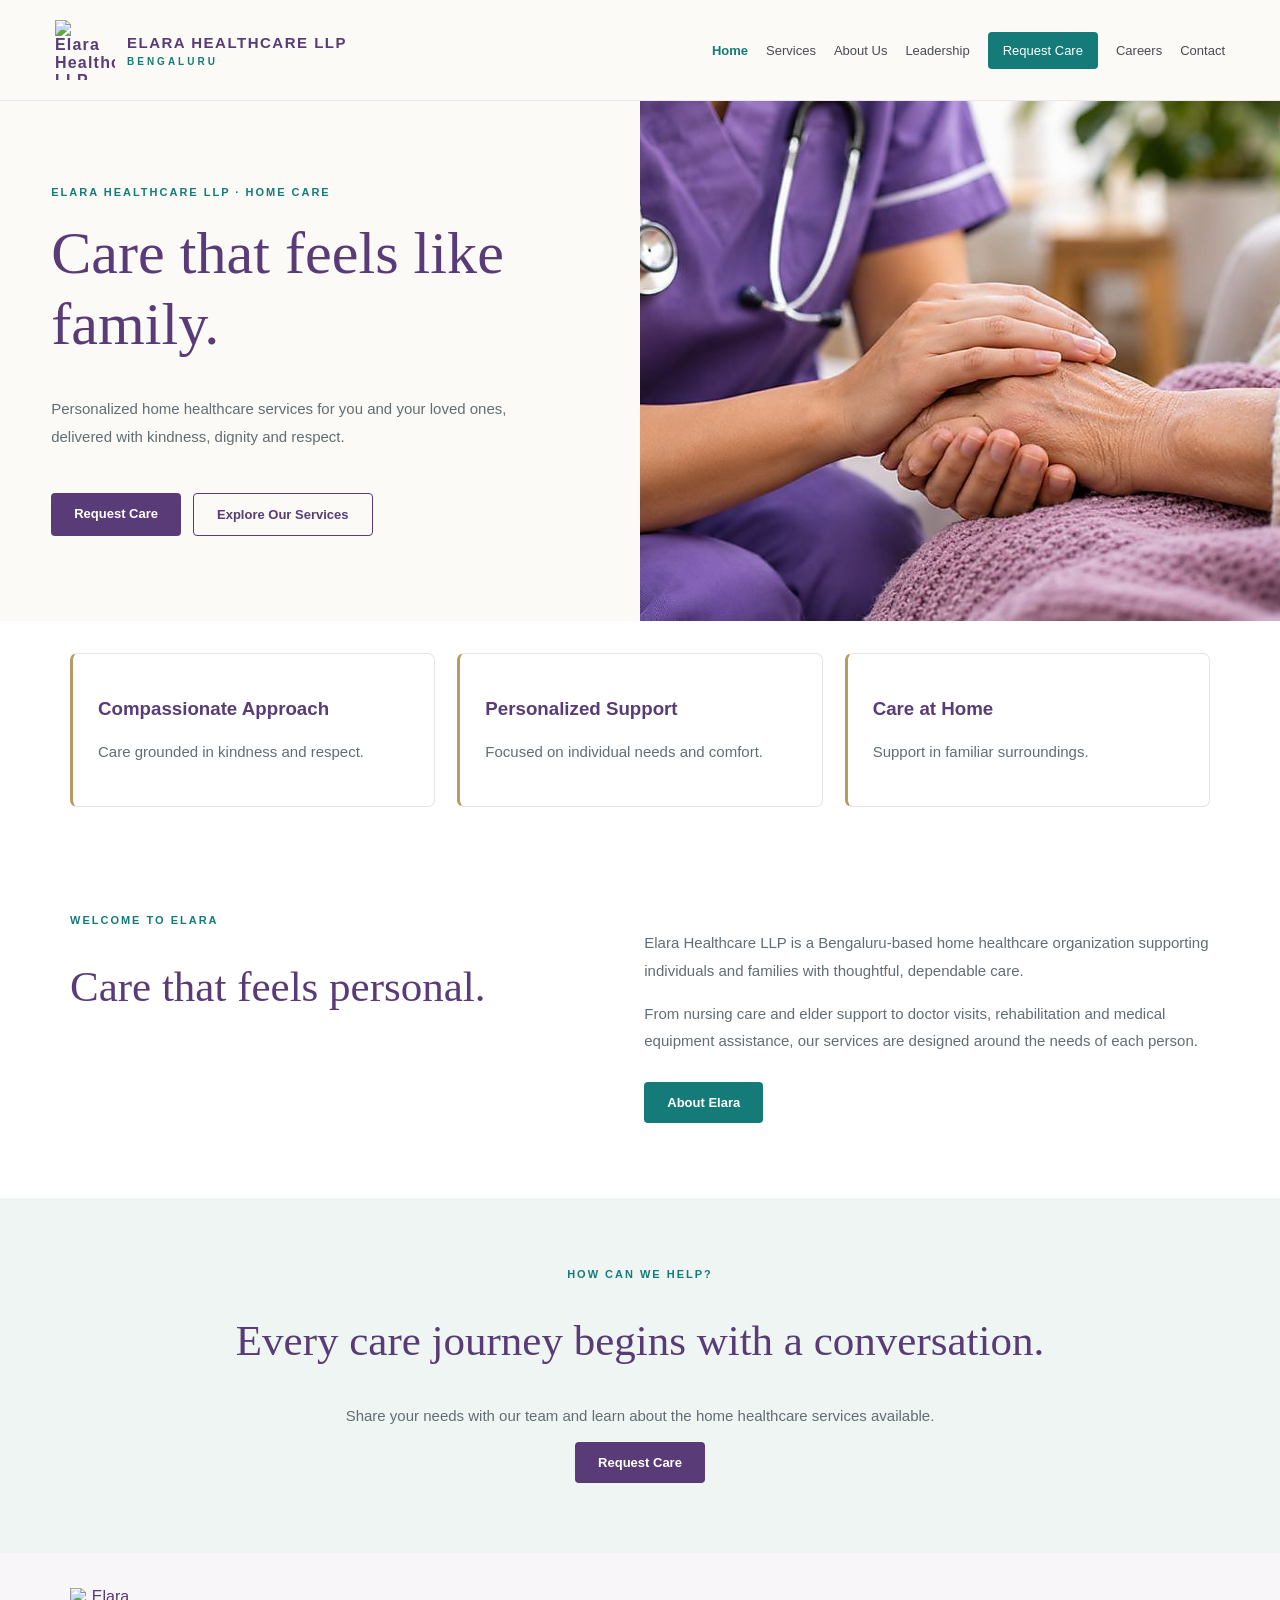
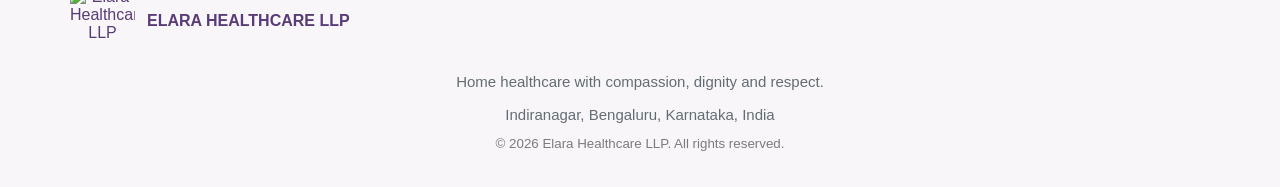
==== commit 2979eb5f: "Update index.html" ====
--- a/index.html
+++ b/index.html
@@ -1,556 +1,303 @@
 
 <!DOCTYPE html>
 <html lang="en">
-
 <head>
-  <meta charset="UTF-8">
-  <meta name="viewport" content="width=device-width, initial-scale=1.0">
-
-  <title>Home | Elara Healthcare LLP</title>
-
-  <meta name="description"
-        content="Elara Healthcare LLP provides compassionate home healthcare services in Bengaluru, including nursing care, elder care, physiotherapy, rehabilitation and doctor home visits.">
-
-  <link rel="stylesheet" href="style.css">
-
-  <style>
-    :root {
-      --purple: #593b77;
-      --teal: #147b78;
-      --cream: #faf8f4;
-      --lavender: #f2edf6;
-      --text: #514b55;
-    }
-
-    * {
-      box-sizing: border-box;
-    }
-
-    body {
-      margin: 0;
-      background: var(--cream);
-    }
-
-    /* HERO */
-
-    .hero {
-      display: grid;
-      grid-template-columns: 1fr 1fr;
-      align-items: center;
-      gap: 45px;
-      padding: 75px max(5%, 25px);
-      background: linear-gradient(135deg, #faf8f4, #f2edf6);
-    }
-
-    .hero-copy {
-      max-width: 600px;
-    }
-
-    .hero-copy .eyebrow {
-      color: var(--teal);
-      font-size: 12px;
-      font-weight: 700;
-      letter-spacing: 2px;
-      text-transform: uppercase;
-      margin-bottom: 18px;
-    }
-
-    .hero-copy h1 {
-      font-family: Georgia, serif;
-      color: var(--purple);
-      font-size: clamp(40px, 5vw, 65px);
-      line-height: 1.15;
-      margin: 0 0 24px;
-    }
-
-    .hero-copy p {
-      color: var(--text);
-      font-size: 17px;
-      line-height: 1.9;
-      margin-bottom: 30px;
-    }
-
-    .hero-image {
-      width: 100%;
-      overflow: hidden;
-      border-radius: 22px;
-      box-shadow: 0 15px 40px rgba(69, 43, 89, 0.12);
-    }
-
-    .hero-image img {
-      display: block;
-      width: 100%;
-      height: 460px;
-      object-fit: cover;
-      object-position: center;
-    }
-
-    /* BUTTONS */
-
-    .buttons {
-      display: flex;
-      flex-wrap: wrap;
-      gap: 14px;
-    }
-
-    .button {
-      display: inline-block;
-      background: var(--purple);
-      color: white;
-      padding: 14px 27px;
-      border-radius: 30px;
-      text-decoration: none;
-      font-weight: 600;
-      font-size: 14px;
-      transition: background 0.2s ease;
-    }
-
-    .button:hover {
-      background: var(--teal);
-    }
-
-    .button.outline {
-      background: transparent;
-      border: 2px solid var(--purple);
-      color: var(--purple);
-    }
-
-    .button.outline:hover {
-      background: var(--purple);
-      color: white;
-    }
-
-    .button.alt {
-      background: var(--teal);
-    }
-
-    .button.alt:hover {
-      background: var(--purple);
-    }
-
-    /* VALUES */
-
-    .values {
-      padding: 65px 20px;
-      background: white;
-    }
-
-    .values .grid {
-      display: grid;
-      grid-template-columns: repeat(3, minmax(0, 1fr));
-      gap: 25px;
-    }
-
-    .values .tile {
-      background: #faf8fc;
-      border: 1px solid #e8dfec;
-      border-radius: 18px;
-      padding: 32px 26px;
-      text-align: center;
-    }
-
-    .values .tile h3 {
-      font-family: Georgia, serif;
-      color: var(--purple);
-      font-size: 23px;
-      margin: 0 0 14px;
-    }
-
-    .values .tile p {
-      color: var(--text);
-      font-size: 15px;
-      line-height: 1.8;
-      margin: 0;
-    }
-
-    /* WELCOME */
-
-    .welcome-section {
-      padding: 85px 22px;
-      background: var(--cream);
-    }
-
-    .welcome-grid {
-      display: grid;
-      grid-template-columns: 1fr 1.2fr;
-      gap: 55px;
-      align-items: start;
-    }
-
-    .welcome-section .eyebrow {
-      color: var(--teal);
-      font-size: 12px;
-      font-weight: 700;
-      letter-spacing: 2px;
-      margin-bottom: 15px;
-    }
-
-    .welcome-section h2 {
-      font-family: Georgia, serif;
-      color: var(--purple);
-      font-size: clamp(32px, 4vw, 45px);
-      line-height: 1.2;
-      margin: 0;
-    }
-
-    .welcome-text p {
-      color: var(--text);
-      font-size: 16px;
-      line-height: 1.9;
-      margin: 0 0 20px;
-    }
-
-    /* CALL TO ACTION */
-
-    .home-cta {
-      text-align: center;
-      padding: 80px 22px;
-      background: linear-gradient(135deg, #f2edf6, #e9f6f3);
-    }
-
-    .home-cta .eyebrow {
-      color: var(--teal);
-      font-size: 12px;
-      font-weight: 700;
-      letter-spacing: 2px;
-      margin-bottom: 17px;
-    }
-
-    .home-cta h2 {
-      font-family: Georgia, serif;
-      color: var(--purple);
-      font-size: clamp(30px, 4vw, 43px);
-      max-width: 760px;
-      margin: 0 auto 20px;
-    }
-
-    .home-cta p {
-      color: var(--text);
-      font-size: 16px;
-      line-height: 1.8;
-      max-width: 680px;
-      margin: 0 auto 28px;
-    }
-
-    /* FOOTER */
-
-    .home-footer a {
-      color: var(--teal);
-      text-decoration: none;
-    }
-
-    .home-footer a:hover {
-      text-decoration: underline;
-    }
-
-    /* MOBILE */
-
-    @media (max-width: 850px) {
-      .hero {
-        grid-template-columns: 1fr;
-        padding: 55px 25px;
-      }
-
-      .hero-image img {
-        height: 380px;
-      }
-
-      .values .grid {
-        grid-template-columns: 1fr;
-      }
-
-      .welcome-grid {
-        grid-template-columns: 1fr;
-        gap: 25px;
-      }
-    }
-
-    @media (max-width: 600px) {
-      .hero {
-        padding: 45px 20px;
-        gap: 30px;
-      }
-
-      .hero-copy h1 {
-        font-size: 40px;
-      }
-
-      .hero-image img {
-        height: 300px;
-      }
-
-      .buttons {
-        flex-direction: column;
-        align-items: flex-start;
-      }
-
-      .values {
-        padding: 45px 18px;
-      }
-
-      .welcome-section {
-        padding: 55px 20px;
-      }
-
-      .home-cta {
-        padding: 60px 20px;
-      }
-    }
-  </style>
+    <meta charset="UTF-8">
+    <meta name="viewport" content="width=device-width, initial-scale=1.0">
+
+    <title>Home | Elara Healthcare LLP</title>
+
+    <meta name="description" content="Elara Healthcare LLP provides compassionate and personalized home healthcare services in Bengaluru.">
+
+    <link rel="stylesheet" href="style.css">
+    <link rel="icon" type="image/png" href="logo.png">
+
+    <style>
+        /* Header Branding */
+
+        .brand {
+            display: flex;
+            align-items: center;
+            gap: 12px;
+            text-decoration: none;
+            flex-shrink: 0;
+        }
+
+        .brand-logo {
+            width: 60px;
+            height: 60px;
+            object-fit: contain;
+        }
+
+        .brand-text {
+            display: flex;
+            flex-direction: column;
+            font-size: 15px;
+            font-weight: 600;
+            letter-spacing: 1.5px;
+            color: #593b77;
+            white-space: nowrap;
+        }
+
+        .brand-text small {
+            display: block;
+            font-size: 10px;
+            letter-spacing: 3px;
+            color: #147b78;
+            margin-top: 5px;
+        }
+
+        /* Footer Branding */
+
+        .footer-brand {
+            display: flex;
+            align-items: center;
+            gap: 12px;
+            margin-bottom: 15px;
+        }
+
+        .footer-logo {
+            width: 65px;
+            height: 65px;
+            object-fit: contain;
+        }
+
+        /* Mobile Layout */
+
+        @media (max-width: 768px) {
+
+            .brand-logo {
+                width: 45px;
+                height: 45px;
+            }
+
+            .brand-text {
+                font-size: 12px;
+                letter-spacing: 0.8px;
+            }
+
+            .brand-text small {
+                font-size: 9px;
+                letter-spacing: 2px;
+            }
+
+            .brand {
+                gap: 8px;
+            }
+
+            .footer-logo {
+                width: 50px;
+                height: 50px;
+            }
+        }
+    </style>
 </head>
 
 <body>
 
-  <!-- NAVIGATION -->
-
-  <header>
-    <nav class="nav">
-
-      <a class="brand" href="index.html">
-        ELARA HEALTHCARE
-        <small>LLP · BENGALURU</small>
-      </a>
-
-      <div class="links">
-
-        <a class="active" href="index.html">
-          Home
-        </a>
-
-        <a href="services.html">
-          Services
-        </a>
-
-        <a href="about.html">
-          About Us
-        </a>
-
-        <a href="leadership.html">
-          Leadership
-        </a>
-
-        <a class="action" href="request-care.html">
-          Request Care
-        </a>
-
-        <a href="careers.html">
-          Careers
-        </a>
-
-        <a href="contact.html">
-          Contact
-        </a>
-
-      </div>
-
-    </nav>
-  </header>
-
-  <main>
-
-    <!-- HERO SECTION -->
-
-    <section class="hero">
-
-      <div class="hero-copy">
-
-        <div class="eyebrow">
-          ELARA HEALTHCARE LLP · HOME CARE
+    <!-- HEADER -->
+
+    <header>
+        <nav class="nav">
+
+            <a class="brand" href="index.html">
+
+                <img
+                    src="logo.png"
+                    alt="Elara Healthcare LLP Logo"
+                    class="brand-logo"
+                >
+
+                <span class="brand-text">
+                    ELARA HEALTHCARE LLP
+                    <small>BENGALURU</small>
+                </span>
+
+            </a>
+
+            <div class="links">
+                <a class="active" href="index.html">Home</a>
+                <a href="services.html">Services</a>
+                <a href="about.html">About Us</a>
+                <a href="leadership.html">Leadership</a>
+                <a class="action" href="request-care.html">Request Care</a>
+                <a href="careers.html">Careers</a>
+                <a href="contact.html">Contact</a>
+            </div>
+
+        </nav>
+    </header>
+
+    <main>
+
+        <!-- HERO SECTION -->
+
+        <section class="hero">
+
+            <div class="hero-copy">
+
+                <div class="eyebrow">
+                    ELARA HEALTHCARE LLP · HOME CARE
+                </div>
+
+                <h1>Care that feels like family.</h1>
+
+                <p>
+                    Personalized home healthcare services
+                    for you and your loved ones, delivered
+                    with kindness, dignity and respect.
+                </p>
+
+                <div class="buttons">
+
+                    <a class="button" href="request-care.html">
+                        Request Care
+                    </a>
+
+                    <a class="button outline" href="services.html">
+                        Explore Our Services
+                    </a>
+
+                </div>
+
+            </div>
+
+            <div class="hero-image">
+
+                <img
+                    src="Elara_Nurse_Photo_Sharpened.jpg"
+                    alt="Compassionate nursing care for an elderly patient at home"
+                >
+
+            </div>
+
+        </section>
+
+        <!-- OUR VALUES -->
+
+        <section class="values">
+
+            <div class="wrap grid">
+
+                <div class="tile">
+                    <h3>Compassionate Approach</h3>
+                    <p>Care grounded in kindness and respect.</p>
+                </div>
+
+                <div class="tile">
+                    <h3>Personalized Support</h3>
+                    <p>Focused on individual needs and comfort.</p>
+                </div>
+
+                <div class="tile">
+                    <h3>Care at Home</h3>
+                    <p>Support in familiar surroundings.</p>
+                </div>
+
+            </div>
+
+        </section>
+
+        <!-- WELCOME SECTION -->
+
+        <section class="section">
+
+            <div class="wrap split">
+
+                <div>
+
+                    <div class="eyebrow">
+                        WELCOME TO ELARA
+                    </div>
+
+                    <h2>Care that feels personal.</h2>
+
+                </div>
+
+                <div>
+
+                    <p>
+                        Elara Healthcare LLP is a Bengaluru-based
+                        home healthcare organization supporting
+                        individuals and families with thoughtful,
+                        dependable care.
+                    </p>
+
+                    <p>
+                        From nursing care and elder support to
+                        doctor visits, rehabilitation and medical
+                        equipment assistance, our services are
+                        designed around the needs of each person.
+                    </p>
+
+                    <a class="button alt" href="about.html">
+                        About Elara
+                    </a>
+
+                </div>
+
+            </div>
+
+        </section>
+
+        <!-- CALL TO ACTION -->
+
+        <section class="cta">
+
+            <div class="eyebrow">
+                HOW CAN WE HELP?
+            </div>
+
+            <h2>
+                Every care journey begins with a conversation.
+            </h2>
+
+            <p>
+                Share your needs with our team and learn about
+                the home healthcare services available.
+            </p>
+
+            <a class="button" href="request-care.html">
+                Request Care
+            </a>
+
+        </section>
+
+    </main>
+
+    <!-- FOOTER -->
+
+    <footer>
+
+        <div class="wrap">
+
+            <div class="footer-brand">
+
+                <img
+                    src="logo.png"
+                    alt="Elara Healthcare LLP"
+                    class="footer-logo"
+                >
+
+                <strong>ELARA HEALTHCARE LLP</strong>
+
+            </div>
+
+            <p>
+                Home healthcare with compassion, dignity and respect.
+            </p>
+
+            <p>
+                Indiranagar, Bengaluru, Karnataka, India
+            </p>
+
+            <small>
+                © 2026 Elara Healthcare LLP. All rights reserved.
+            </small>
+
         </div>
 
-        <h1>
-          Care that feels like family.
-        </h1>
-
-        <p>
-          Personalized home healthcare services
-          for you and your loved ones,
-          delivered with kindness,
-          dignity and respect.
-        </p>
-
-        <div class="buttons">
-
-          <a class="button" href="request-care.html">
-            Request Care
-          </a>
-
-          <a class="button outline" href="services.html">
-            Explore Our Services
-          </a>
-
-        </div>
-
-      </div>
-
-      <div class="hero-image">
-
-        <img
-          src="Elara_Nurse_Photo_Sharpened.jpg"
-          alt="Healthcare professional providing compassionate home care"
-          loading="eager">
-
-      </div>
-
-    </section>
-
-    <!-- OUR VALUES -->
-
-    <section class="values">
-
-      <div class="wrap grid">
-
-        <div class="tile">
-
-          <h3>Compassionate Approach</h3>
-
-          <p>
-            Care grounded in kindness,
-            empathy and respect.
-          </p>
-
-        </div>
-
-        <div class="tile">
-
-          <h3>Personalized Support</h3>
-
-          <p>
-            Healthcare support focused on
-            individual needs and comfort.
-          </p>
-
-        </div>
-
-        <div class="tile">
-
-          <h3>Care at Home</h3>
-
-          <p>
-            Professional support delivered
-            in familiar surroundings.
-          </p>
-
-        </div>
-
-      </div>
-
-    </section>
-
-    <!-- WELCOME SECTION -->
-
-    <section class="welcome-section">
-
-      <div class="wrap welcome-grid">
-
-        <div>
-
-          <div class="eyebrow">
-            WELCOME TO ELARA
-          </div>
-
-          <h2>
-            Care that feels personal.
-          </h2>
-
-        </div>
-
-        <div class="welcome-text">
-
-          <p>
-            <strong>Elara Healthcare LLP</strong>
-            is a Bengaluru-based home healthcare
-            organization supporting individuals
-            and families with thoughtful,
-            dependable care.
-          </p>
-
-          <p>
-            From nursing care and elder support
-            to doctor visits, rehabilitation
-            and medical equipment assistance,
-            our services are designed around
-            the needs of each person.
-          </p>
-
-          <a class="button alt" href="about.html">
-            About Elara
-          </a>
-
-        </div>
-
-      </div>
-
-    </section>
-
-    <!-- REQUEST CARE -->
-
-    <section class="home-cta">
-
-      <div class="eyebrow">
-        HOW CAN WE HELP?
-      </div>
-
-      <h2>
-        Every care journey begins
-        with a conversation.
-      </h2>
-
-      <p>
-        Share your needs with our team
-        and learn about the home healthcare
-        services available.
-      </p>
-
-      <a class="button" href="request-care.html">
-        Request Care
-      </a>
-
-    </section>
-
-  </main>
-
-  <!-- FOOTER -->
-
-  <footer class="home-footer">
-
-    <div class="wrap">
-
-      <strong>
-        ELARA HEALTHCARE LLP
-      </strong>
-
-      <p>
-        Home healthcare with compassion,
-        dignity and respect.
-      </p>
-
-      <p>
-        Indiranagar, Bengaluru,
-        Karnataka, India
-      </p>
-
-      <p>
-        Phone:
-        <a href="tel:+918147461116">
-          +91 8147461116
-        </a>
-      </p>
-
-      <p>
-        Email:
-        <a href="mailto:contact.elarahealthcarellp@gmail.com">
-          contact.elarahealthcarellp@gmail.com
-        </a>
-      </p>
-
-      <small>
-        © 2026 Elara Healthcare LLP
-      </small>
-
-    </div>
-
-  </footer>
+    </footer>
 
 </body>
 </html>
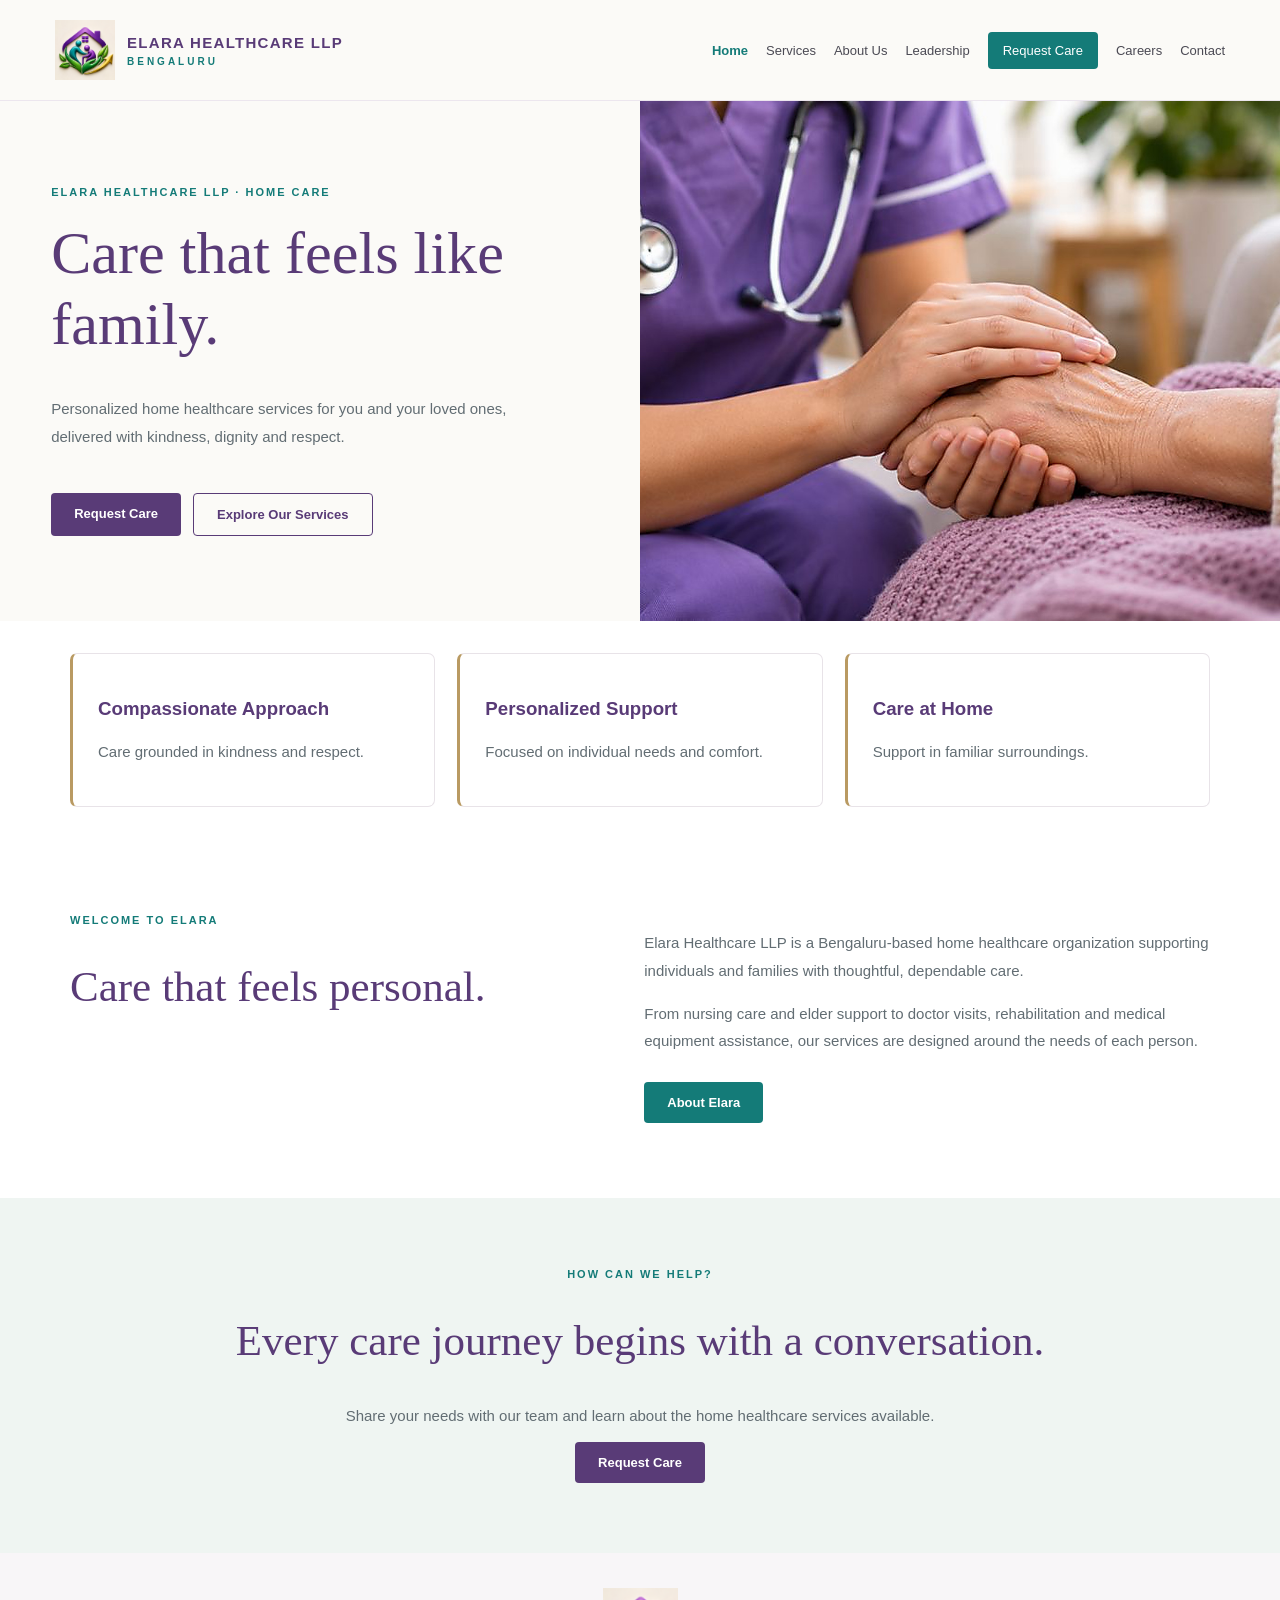
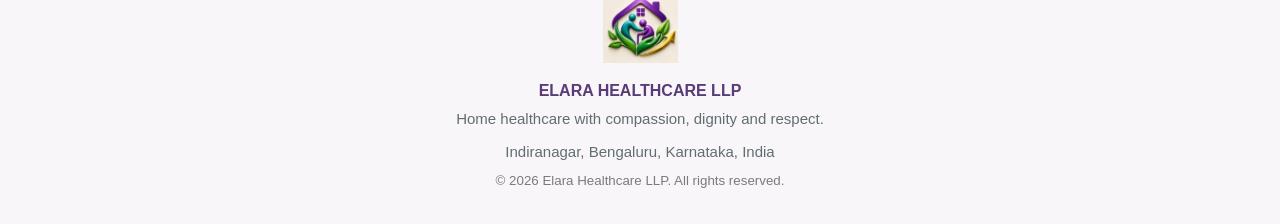
==== commit 3819faed: "Update index.html" ====
--- a/index.html
+++ b/index.html
@@ -3,69 +3,56 @@
 <html lang="en">
 <head>
     <meta charset="UTF-8">
-    <meta name="viewport" content="width=device-width, initial-scale=1.0">
+    <meta name="viewport" content="width=device-width, initial-scale=1">
 
     <title>Home | Elara Healthcare LLP</title>
 
-    <meta name="description" content="Elara Healthcare LLP provides compassionate and personalized home healthcare services in Bengaluru.">
+    <meta name="description" content="Elara Healthcare LLP offers compassionate and personalized home healthcare services in Bengaluru.">
 
     <link rel="stylesheet" href="style.css">
-    <link rel="icon" type="image/png" href="logo.png">
+    <link rel="icon" type="image/png" href="Logo.png">
 
     <style>
-        /* Header Branding */
-
         .brand {
             display: flex;
             align-items: center;
             gap: 12px;
             text-decoration: none;
-            flex-shrink: 0;
         }
 
         .brand-logo {
             width: 60px;
             height: 60px;
             object-fit: contain;
+            flex-shrink: 0;
         }
 
         .brand-text {
             display: flex;
             flex-direction: column;
+            color: #593b77;
             font-size: 15px;
             font-weight: 600;
-            letter-spacing: 1.5px;
-            color: #593b77;
+            letter-spacing: 1.3px;
             white-space: nowrap;
         }
 
         .brand-text small {
             display: block;
+            color: #147b78;
             font-size: 10px;
             letter-spacing: 3px;
-            color: #147b78;
             margin-top: 5px;
         }
 
-        /* Footer Branding */
-
-        .footer-brand {
-            display: flex;
-            align-items: center;
-            gap: 12px;
+        .footer-logo {
+            width: 75px;
+            height: 75px;
+            object-fit: contain;
             margin-bottom: 15px;
         }
 
-        .footer-logo {
-            width: 65px;
-            height: 65px;
-            object-fit: contain;
-        }
-
-        /* Mobile Layout */
-
         @media (max-width: 768px) {
-
             .brand-logo {
                 width: 45px;
                 height: 45px;
@@ -84,35 +71,24 @@
             .brand {
                 gap: 8px;
             }
-
-            .footer-logo {
-                width: 50px;
-                height: 50px;
-            }
         }
     </style>
 </head>
 
 <body>
 
-    <!-- HEADER -->
-
     <header>
         <nav class="nav">
 
             <a class="brand" href="index.html">
-
-                <img
-                    src="logo.png"
-                    alt="Elara Healthcare LLP Logo"
-                    class="brand-logo"
-                >
+                <img src="Logo.png"
+                     alt="Elara Healthcare LLP Logo"
+                     class="brand-logo">
 
                 <span class="brand-text">
                     ELARA HEALTHCARE LLP
                     <small>BENGALURU</small>
                 </span>
-
             </a>
 
             <div class="links">
@@ -130,8 +106,6 @@
 
     <main>
 
-        <!-- HERO SECTION -->
-
         <section class="hero">
 
             <div class="hero-copy">
@@ -143,13 +117,12 @@
                 <h1>Care that feels like family.</h1>
 
                 <p>
-                    Personalized home healthcare services
-                    for you and your loved ones, delivered
-                    with kindness, dignity and respect.
+                    Personalized home healthcare services for
+                    you and your loved ones, delivered with
+                    kindness, dignity and respect.
                 </p>
 
                 <div class="buttons">
-
                     <a class="button" href="request-care.html">
                         Request Care
                     </a>
@@ -157,23 +130,17 @@
                     <a class="button outline" href="services.html">
                         Explore Our Services
                     </a>
-
                 </div>
 
             </div>
 
             <div class="hero-image">
-
                 <img
                     src="Elara_Nurse_Photo_Sharpened.jpg"
-                    alt="Compassionate nursing care for an elderly patient at home"
-                >
-
-            </div>
-
-        </section>
-
-        <!-- OUR VALUES -->
+                    alt="Healthcare professional gently holding an elderly patient's hand">
+            </div>
+
+        </section>
 
         <section class="values">
 
@@ -197,8 +164,6 @@
             </div>
 
         </section>
-
-        <!-- WELCOME SECTION -->
 
         <section class="section">
 
@@ -240,8 +205,6 @@
 
         </section>
 
-        <!-- CALL TO ACTION -->
-
         <section class="cta">
 
             <div class="eyebrow">
@@ -265,26 +228,21 @@
 
     </main>
 
-    <!-- FOOTER -->
-
     <footer>
 
         <div class="wrap">
 
-            <div class="footer-brand">
-
-                <img
-                    src="logo.png"
-                    alt="Elara Healthcare LLP"
-                    class="footer-logo"
-                >
-
+            <img src="Logo.png"
+                 alt="Elara Healthcare LLP"
+                 class="footer-logo">
+
+            <div>
                 <strong>ELARA HEALTHCARE LLP</strong>
-
             </div>
 
             <p>
-                Home healthcare with compassion, dignity and respect.
+                Home healthcare with compassion,
+                dignity and respect.
             </p>
 
             <p>
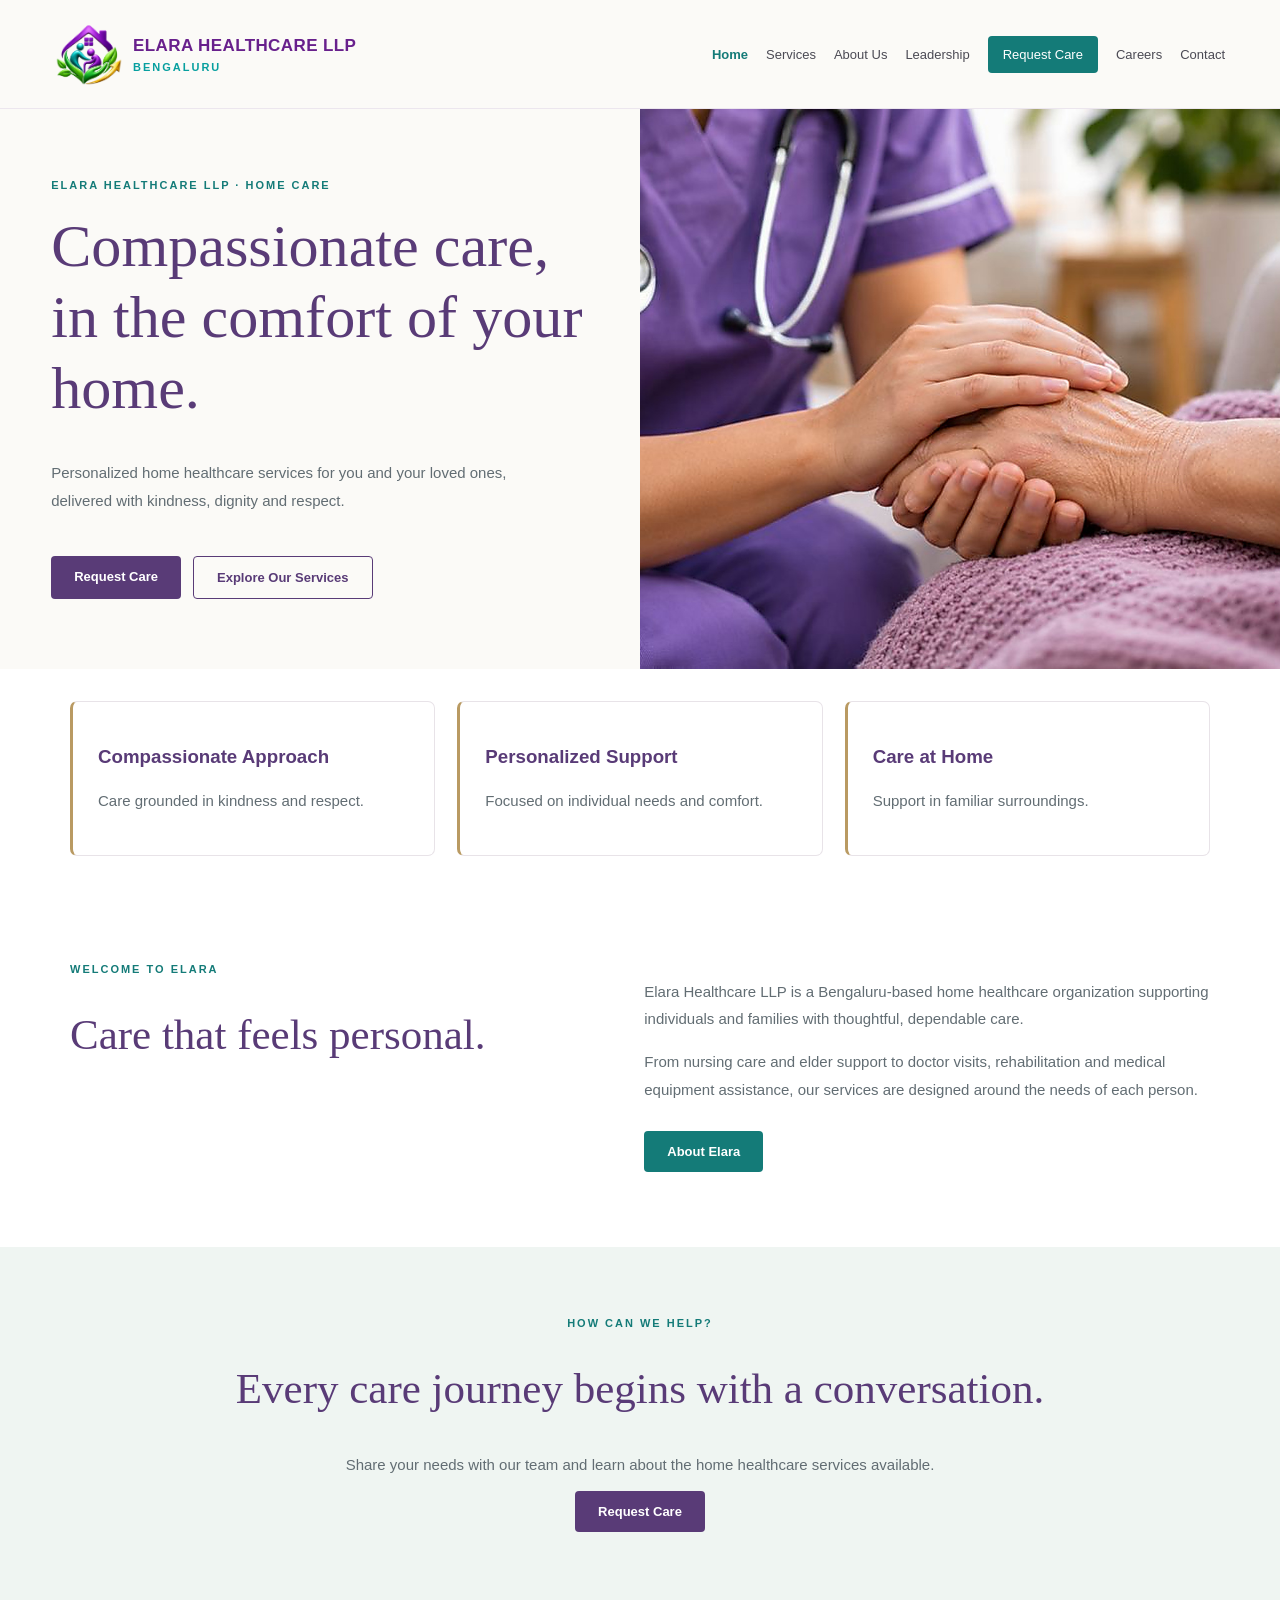
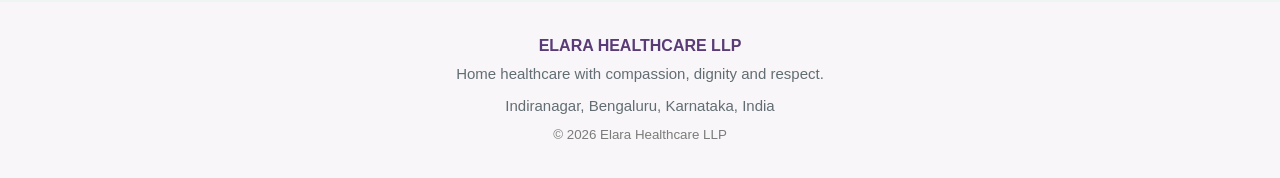
==== commit c7f2280c: "Update index.html" ====
--- a/index.html
+++ b/index.html
@@ -3,72 +3,74 @@
 <html lang="en">
 <head>
     <meta charset="UTF-8">
-    <meta name="viewport" content="width=device-width, initial-scale=1">
+    <meta name="viewport" content="width=device-width, initial-scale=1.0">
 
     <title>Home | Elara Healthcare LLP</title>
 
-    <meta name="description" content="Elara Healthcare LLP offers compassionate and personalized home healthcare services in Bengaluru.">
+    <meta name="description" content="Elara Healthcare LLP offers compassionate home healthcare services in Bengaluru.">
 
     <link rel="stylesheet" href="style.css">
-    <link rel="icon" type="image/png" href="Logo.png">
+
+    <link rel="icon" type="image/png" href="Supportive%20Home%20Care%20Emblem.png">
 
     <style>
-        .brand {
+        .nav .brand {
             display: flex;
             align-items: center;
-            gap: 12px;
+            gap: 10px;
             text-decoration: none;
-        }
-
-        .brand-logo {
-            width: 60px;
-            height: 60px;
+            flex-shrink: 0;
+        }
+
+        .nav .brand-logo {
+            width: 68px;
+            height: 68px;
             object-fit: contain;
-            flex-shrink: 0;
+            background: transparent;
+            border: none;
+            border-radius: 0;
+            box-shadow: none;
+            padding: 0;
         }
 
         .brand-text {
             display: flex;
             flex-direction: column;
-            color: #593b77;
-            font-size: 15px;
+            justify-content: center;
+        }
+
+        .brand-name {
+            font-size: 17px;
+            font-weight: 800;
+            color: #68208c;
+            letter-spacing: 0.4px;
+            white-space: nowrap;
+            line-height: 1.3;
+        }
+
+        .brand-location {
+            font-size: 11px;
             font-weight: 600;
-            letter-spacing: 1.3px;
-            white-space: nowrap;
-        }
-
-        .brand-text small {
-            display: block;
-            color: #147b78;
-            font-size: 10px;
-            letter-spacing: 3px;
-            margin-top: 5px;
-        }
-
-        .footer-logo {
-            width: 75px;
-            height: 75px;
-            object-fit: contain;
-            margin-bottom: 15px;
+            color: #079f9f;
+            letter-spacing: 2px;
+            margin-top: 4px;
         }
 
         @media (max-width: 768px) {
-            .brand-logo {
-                width: 45px;
-                height: 45px;
-            }
-
-            .brand-text {
-                font-size: 12px;
-                letter-spacing: 0.8px;
-            }
-
-            .brand-text small {
-                font-size: 9px;
-                letter-spacing: 2px;
-            }
-
-            .brand {
+            .nav .brand-logo {
+                width: 52px;
+                height: 52px;
+            }
+
+            .brand-name {
+                font-size: 14px;
+            }
+
+            .brand-location {
+                font-size: 10px;
+            }
+
+            .nav .brand {
                 gap: 8px;
             }
         }
@@ -77,185 +79,194 @@
 
 <body>
 
-    <header>
-        <nav class="nav">
-
-            <a class="brand" href="index.html">
-                <img src="Logo.png"
-                     alt="Elara Healthcare LLP Logo"
-                     class="brand-logo">
-
-                <span class="brand-text">
+<header>
+    <nav class="nav">
+
+        <a class="brand" href="index.html">
+
+            <img
+                class="brand-logo"
+                src="Supportive%20Home%20Care%20Emblem.png"
+                alt="Elara Healthcare LLP Logo"
+            >
+
+            <div class="brand-text">
+                <span class="brand-name">
                     ELARA HEALTHCARE LLP
-                    <small>BENGALURU</small>
                 </span>
-            </a>
-
-            <div class="links">
-                <a class="active" href="index.html">Home</a>
-                <a href="services.html">Services</a>
-                <a href="about.html">About Us</a>
-                <a href="leadership.html">Leadership</a>
-                <a class="action" href="request-care.html">Request Care</a>
-                <a href="careers.html">Careers</a>
-                <a href="contact.html">Contact</a>
-            </div>
-
-        </nav>
-    </header>
-
-    <main>
-
-        <section class="hero">
-
-            <div class="hero-copy">
-
-                <div class="eyebrow">
-                    ELARA HEALTHCARE LLP · HOME CARE
-                </div>
-
-                <h1>Care that feels like family.</h1>
-
-                <p>
-                    Personalized home healthcare services for
-                    you and your loved ones, delivered with
-                    kindness, dignity and respect.
-                </p>
-
-                <div class="buttons">
-                    <a class="button" href="request-care.html">
-                        Request Care
-                    </a>
-
-                    <a class="button outline" href="services.html">
-                        Explore Our Services
-                    </a>
-                </div>
-
-            </div>
-
-            <div class="hero-image">
-                <img
-                    src="Elara_Nurse_Photo_Sharpened.jpg"
-                    alt="Healthcare professional gently holding an elderly patient's hand">
-            </div>
-
-        </section>
-
-        <section class="values">
-
-            <div class="wrap grid">
-
-                <div class="tile">
-                    <h3>Compassionate Approach</h3>
-                    <p>Care grounded in kindness and respect.</p>
-                </div>
-
-                <div class="tile">
-                    <h3>Personalized Support</h3>
-                    <p>Focused on individual needs and comfort.</p>
-                </div>
-
-                <div class="tile">
-                    <h3>Care at Home</h3>
-                    <p>Support in familiar surroundings.</p>
-                </div>
-
-            </div>
-
-        </section>
-
-        <section class="section">
-
-            <div class="wrap split">
-
-                <div>
-
-                    <div class="eyebrow">
-                        WELCOME TO ELARA
-                    </div>
-
-                    <h2>Care that feels personal.</h2>
-
-                </div>
-
-                <div>
-
-                    <p>
-                        Elara Healthcare LLP is a Bengaluru-based
-                        home healthcare organization supporting
-                        individuals and families with thoughtful,
-                        dependable care.
-                    </p>
-
-                    <p>
-                        From nursing care and elder support to
-                        doctor visits, rehabilitation and medical
-                        equipment assistance, our services are
-                        designed around the needs of each person.
-                    </p>
-
-                    <a class="button alt" href="about.html">
-                        About Elara
-                    </a>
-
-                </div>
-
-            </div>
-
-        </section>
-
-        <section class="cta">
+
+                <span class="brand-location">
+                    BENGALURU
+                </span>
+            </div>
+
+        </a>
+
+        <div class="links">
+            <a class="active" href="index.html">Home</a>
+            <a href="services.html">Services</a>
+            <a href="about.html">About Us</a>
+            <a href="leadership.html">Leadership</a>
+            <a class="action" href="request-care.html">Request Care</a>
+            <a href="careers.html">Careers</a>
+            <a href="contact.html">Contact</a>
+        </div>
+
+    </nav>
+</header>
+
+<main>
+
+    <section class="hero">
+
+        <div class="hero-copy">
 
             <div class="eyebrow">
-                HOW CAN WE HELP?
-            </div>
-
-            <h2>
-                Every care journey begins with a conversation.
-            </h2>
+                ELARA HEALTHCARE LLP · HOME CARE
+            </div>
+
+            <h1>
+                Compassionate care, in the comfort of your home.
+            </h1>
 
             <p>
-                Share your needs with our team and learn about
-                the home healthcare services available.
-            </p>
-
-            <a class="button" href="request-care.html">
-                Request Care
-            </a>
-
-        </section>
-
-    </main>
-
-    <footer>
-
-        <div class="wrap">
-
-            <img src="Logo.png"
-                 alt="Elara Healthcare LLP"
-                 class="footer-logo">
-
-            <div>
-                <strong>ELARA HEALTHCARE LLP</strong>
-            </div>
-
-            <p>
-                Home healthcare with compassion,
+                Personalized home healthcare services for you
+                and your loved ones, delivered with kindness,
                 dignity and respect.
             </p>
 
-            <p>
-                Indiranagar, Bengaluru, Karnataka, India
-            </p>
-
-            <small>
-                © 2026 Elara Healthcare LLP. All rights reserved.
-            </small>
-
-        </div>
-
-    </footer>
+            <div class="buttons">
+
+                <a class="button" href="request-care.html">
+                    Request Care
+                </a>
+
+                <a class="button outline" href="services.html">
+                    Explore Our Services
+                </a>
+
+            </div>
+
+        </div>
+
+        <div class="hero-image">
+
+            <img
+                src="Elara_Nurse_Photo_Sharpened.jpg"
+                alt="Compassionate home healthcare by Elara Healthcare LLP"
+            >
+
+        </div>
+
+    </section>
+
+    <section class="values">
+
+        <div class="wrap grid">
+
+            <div class="tile">
+                <h3>Compassionate Approach</h3>
+                <p>Care grounded in kindness and respect.</p>
+            </div>
+
+            <div class="tile">
+                <h3>Personalized Support</h3>
+                <p>Focused on individual needs and comfort.</p>
+            </div>
+
+            <div class="tile">
+                <h3>Care at Home</h3>
+                <p>Support in familiar surroundings.</p>
+            </div>
+
+        </div>
+
+    </section>
+
+    <section class="section">
+
+        <div class="wrap split">
+
+            <div>
+
+                <div class="eyebrow">
+                    WELCOME TO ELARA
+                </div>
+
+                <h2>Care that feels personal.</h2>
+
+            </div>
+
+            <div>
+
+                <p>
+                    Elara Healthcare LLP is a Bengaluru-based
+                    home healthcare organization supporting
+                    individuals and families with thoughtful,
+                    dependable care.
+                </p>
+
+                <p>
+                    From nursing care and elder support to
+                    doctor visits, rehabilitation and medical
+                    equipment assistance, our services are
+                    designed around the needs of each person.
+                </p>
+
+                <a class="button alt" href="about.html">
+                    About Elara
+                </a>
+
+            </div>
+
+        </div>
+
+    </section>
+
+    <section class="cta">
+
+        <div class="eyebrow">
+            HOW CAN WE HELP?
+        </div>
+
+        <h2>
+            Every care journey begins with a conversation.
+        </h2>
+
+        <p>
+            Share your needs with our team and learn about
+            the home healthcare services available.
+        </p>
+
+        <a class="button" href="request-care.html">
+            Request Care
+        </a>
+
+    </section>
+
+</main>
+
+<footer>
+
+    <div class="wrap">
+
+        <strong>ELARA HEALTHCARE LLP</strong>
+
+        <p>
+            Home healthcare with compassion, dignity and respect.
+        </p>
+
+        <p>
+            Indiranagar, Bengaluru, Karnataka, India
+        </p>
+
+        <small>
+            &copy; 2026 Elara Healthcare LLP
+        </small>
+
+    </div>
+
+</footer>
 
 </body>
 </html>
